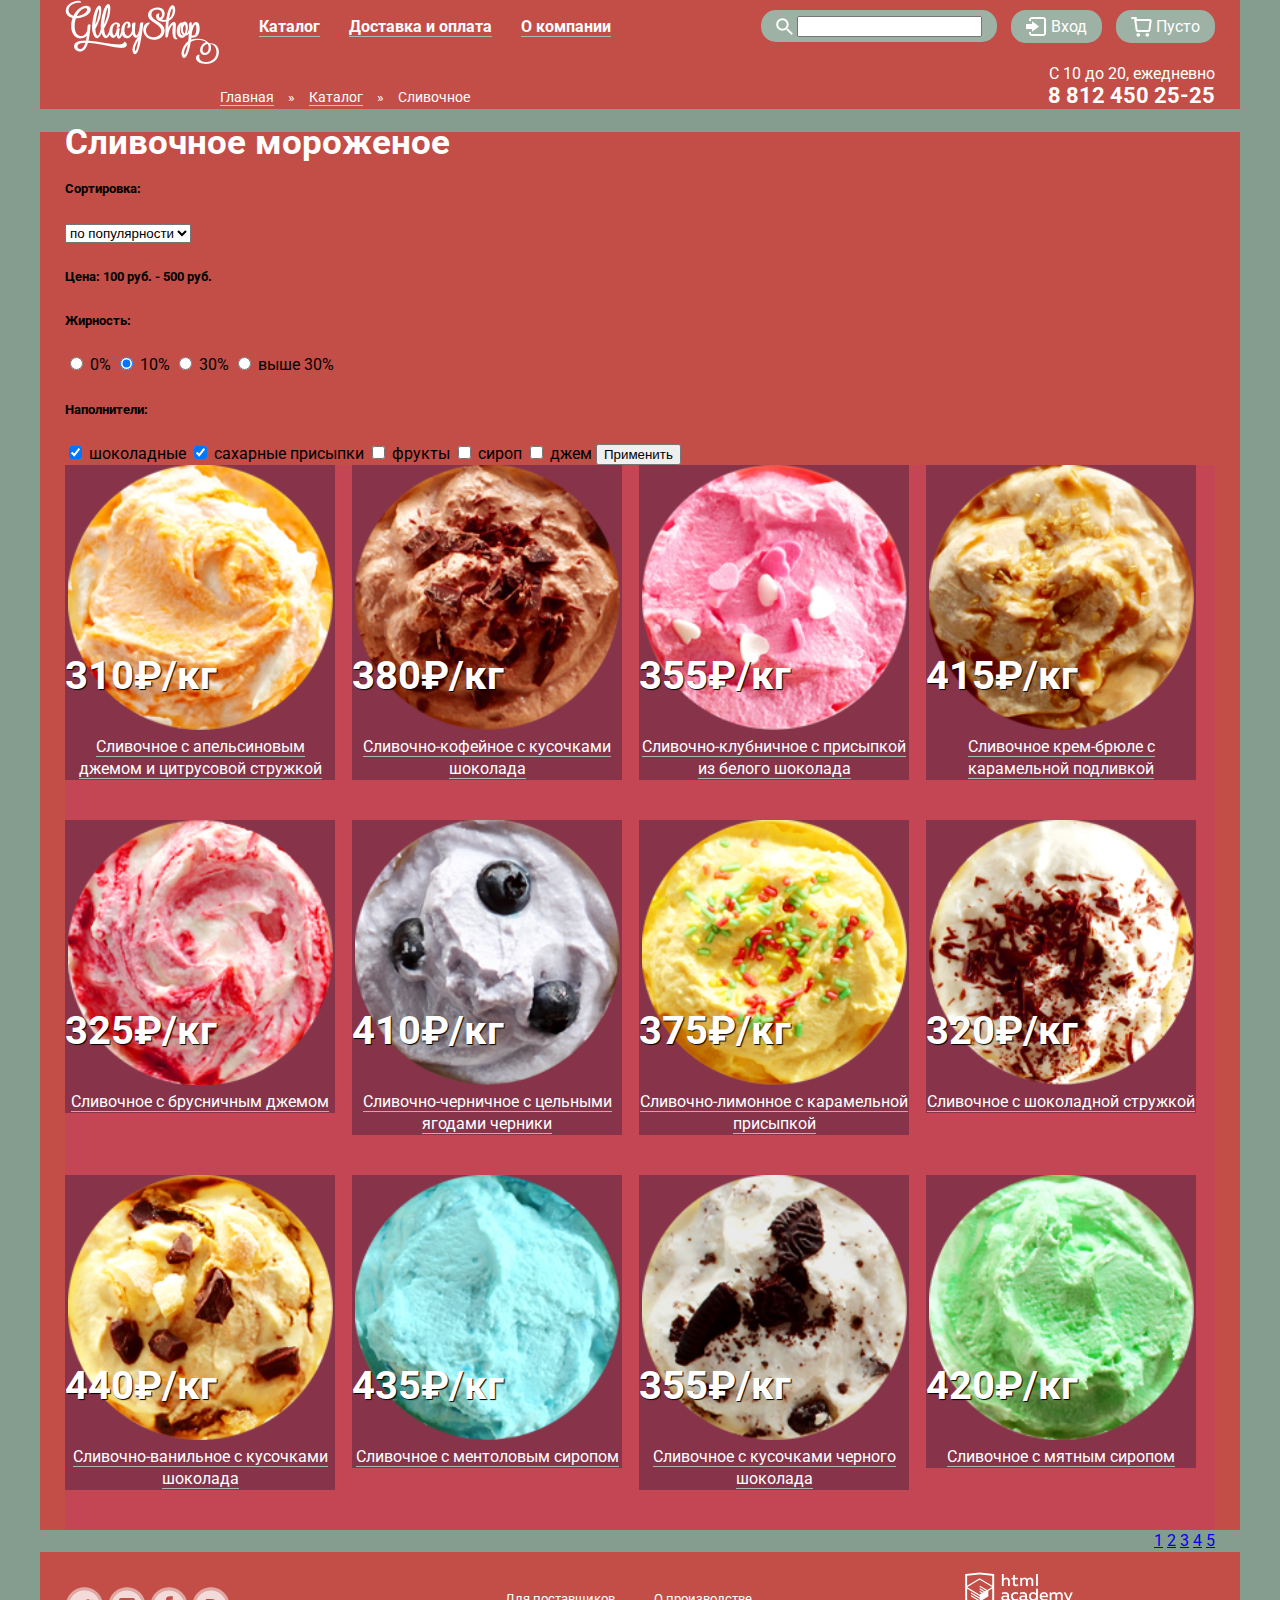
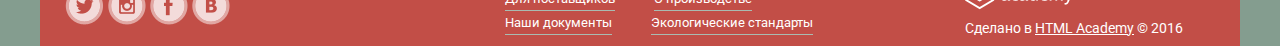
==== catalog.html @ 0acb9a0a "Глэйси главная" ====
<!DOCTYPE html>
<html lang="ru">
  <head>
    <meta charset="utf-8">
    <title>Каталог Глэйси</title>
    <link href='https://fonts.googleapis.com/css?family=Roboto:400,700&subset=latin,cyrillic-ext' rel='stylesheet' type='text/css'>
    <link rel="stylesheet" href="css/style.css">
  </head>
  <body>
    <header class="main_header">
      <div class="container  clearfix">
        <img src="img/logo154-64.png" class="main_logo">
        <nav class="main_navigation">
          <ul>
            <li><a href="#">Каталог</a></li>
            <li><a href="#">Доставка и оплата</a></li>
            <li><a href="#">О компании</a></li>
          </ul>
        </nav>
        <div class="user_block">
          <div class="user_block_search">
            <img src="img/icon/loup.png">
            <input type="search" class="user_block_search">
          </div>
          <div class="user_block_enter">
            <img src="img/icon/enter21-19.png">
            <a href="#">Вход</a>
          </div>
          <div class="user_block_basket">
            <img src="img/icon/basket21-20.png">
            <a href="#">Пусто</a>
          </div>
        </div>
        <div class="work_time">
            C 10 до 20, ежедневно
            <b>8 812 450 25-25</b>
        </div>
      </div>
    </header>
    <main class="container">
      <div class="breadcrumb">
        <ul>
          <li><a href="#">Главная</a></li>
          <li class="breadcrumb_decor">&raquo</li>
          <li><a href="#">Каталог</a></li>
          <li class="breadcrumb_decor">&raquo</li>
          <li>Сливочное</li>
        </ul>
    </div>
      <h1>Сливочное мороженое</h1>
      <form action="#" method="get" class="main_form">
          <div class="filter_item">
            <h5>Сортировка:</h5>
            <div class="filter_item">
              <select class="select_styled">
                <option>по популярности</option>
                <option>по цене</option>
                <option>по имени</option>
              </select>
            </div>
          </div>
          <div class="filter_item">
            <h5>Цена: 100 руб. - 500 руб.</h5>
            <div class="filter_label">
              <div></div>
            </div>
          </div>
          <div class="filter_item">
            <h5>Жирность:</h5>
            <div class="filter_label">
              <input type="radio" id="zero_percent">
              <label for="zero_percent">0%</label>
              <input type="radio" id="ten_percent" checked>
              <label for="ten_percent">10%</label>
              <input type="radio" id="thirty_percent">
              <label for="thirty_percent">30%</label>
              <input type="radio" id="overthirty_percent">
              <label for="overthirty_percent">выше 30%</label>
            </div>
          </div>
        <div class="filter_item">
          <h5>Наполнители:</h5>
          <div class="filter_label">
            <input type="checkbox" id="choco_cont" checked>
            <label for="choco_cont">шоколадные</label>
            <input type="checkbox" id="sugar_cont" checked>
            <label for="sugar_cont">сахарные присыпки</label>
            <input type="checkbox" id="fruit_cont">
            <label for="fruit_cont">фрукты</label>
            <input type="checkbox" id="syrup_cont">
            <label for="syrup_cont">сироп</label>
            <input type="checkbox" id="jam_cont">
            <label for="jam_cont">джем</label>
            <button type="submit" class="filter_btn">Применить</button>
          </div>
        </div>
      </form>
      <section class="item_container clearfix">
        <article class="catalog_item">
          <img src="img/citrus.png" width="265px" height="265px" class="catalog_img">
          <div class="catalog_price">310&#8381/кг</div>
          <a href="#"  class="catalog_btn">Сливочное с апельсиновым джемом и цитрусовой стружкой</a>
        </article>
        <article class="catalog_item">
          <img src="img/choco.png" width="265px" height="265px" class="catalog_img">
          <div class="catalog_price">380&#8381/кг</div>
          <a href="#" class="catalog_btn">Сливочно-кофейное с кусочками шоколада</a>
        </article>
        <article class="catalog_item">
          <img src="img/straw.png" width="265px" height="265px" class="catalog_img">
          <div class="catalog_price">355&#8381/кг</div>
          <a href="#" class="catalog_btn">Сливочно-клубничное с присыпкой из белого шоколада</a>
        </article>
        <article class="catalog_item">
          <img src="img/cream.png" width="265px" height="265px" class="catalog_img">
          <div class="catalog_price">415&#8381/кг</div>
          <a href="#" class="catalog_btn">Сливочное крем-брюле с карамельной подливкой</a>
        </article>
        <article class="catalog_item">
          <img src="img/cowberry.png" width="265px" height="265px" class="catalog">
          <div class="catalog_price">325&#8381/кг</div>
          <a href="#" class="catalog_btn">Сливочное с брусничным джемом</a>
        </article>
        <article class="catalog_item">
          <img src="img/blackb.png" width="265px" height="265px" class="catalog_img">
          <div class="catalog_price">410&#8381/кг</div>
          <a href="#" class="catalog_btn">Сливочно-черничное с цельными ягодами черники</a>
        </article>
        <article class="catalog_item">
          <img src="img/caramel.png" width="265px" height="265px" class="catalog_img">
          <div class="catalog_price">375&#8381/кг</div>
          <a href="#" class="catalog_btn">Сливочно-лимонное с карамельной присыпкой</a>
        </article>
        <article class="catalog_item">
          <img src="img/chocoshav.png" width="265px" height="265px" class="catalog_img">
          <div class="catalog_price">320&#8381/кг</div>
          <a href="#" class="catalog_btn">Сливочное с шоколадной стружкой</a>
        </article>
        <article class="catalog_item">
          <img src="img/vanilla.png" width="265px" height="265px" class="catalog_img">
          <div class="catalog_price">440&#8381/кг</div>
          <a href="#" class="catalog_btn">Сливочно-ванильное с кусочками шоколада</a>
        </article>
        <article class="catalog_item">
          <img src="img/menthol.png" width="265px" height="265px" class="catalog_img">
          <div class="catalog_price">435&#8381/кг</div>
          <a href="#" class="catalog_btn">Сливочное с ментоловым сиропом</a>
        </article>
        <article class="catalog_item">
          <img src="img/chocoblock.png" width="265px" height="265px" class="catalog_img">
          <div class="catalog_price">355&#8381/кг</div>
          <a href="#" class="catalog_btn">Сливочное с кусочками черного шоколада</a>
        </article>
        <article class="catalog_item">
          <img src="img/mint.png" width="265px" height="265px" class="catalog_img">
          <div class="catalog_price">420&#8381/кг</div>
          <a href="#" class="catalog_btn">Сливочное с мятным сиропом</a>
        </article>
      </section>
      <div class="catalog_paging">
        <a href="#" class="active">1</a>
        <a href="#">2</a>
        <a href="#">3</a>
        <a href="#">4</a>
        <a href="#">5</a>
      </div>
    </main>
    <footer class="main_footer">
      <div class="container  clearfix">
        <div class="social_block">
          <a href="#"><img src="img/icon/twitter39-38.png"></a>
          <a href="#"><img src="img/icon/insta38-38.png"></a>
          <a href="#"><img src="img/icon/fb38-38.png"></a>
          <a href="#"><img src="img/icon/vk38-38.png"></a>
        </div>
        <div class="documents_block">
          <div class="documents_block_left">
            <a href=#>Для поставщиков</a>
            <a href=#>О производстве</a>
          </div>
          <div class="documents_block_right">
            <a href="#">Наши документы</a>
            <a href="#">Экологические стандарты</a>
          </div>
        </div>
        <div class="academy_block">
          <a href="#"><img src="img/htmllogo108-38.png"></a>
          <p>Сделано в <a href="#">HTML Academy</a> &#169 2016</p>
        </div>
      </div>
    </footer>
   </body>
  </html>
---- css/style.css ----
body {
  font-family: 'Roboto', sans-serif;
  font-size: 16px;
  line-height: 22px;
  background-color: #849d8f;
  padding: 0px;
  margin: 0px;
}
h1 {
  font-size: 60px;
  color: white;
}
h2 {
  font-size: 35px;
  color: white;
}
h3 {
  font-size: 24px;
  color: #323232;
}
.clearfix {
  content: '';
  display: table;
  clear: both;
}
.container {
  width: 1150px;
  margin-left: auto;
  margin-right: auto;
  padding: 0px 25px 0px 25px;
  background-color: rgba(255, 0, 0, 0.5);
}
.main_navigation {
  float: left;
}
.main_logo {
  float: left;
}
.main_navigation li {
  margin-right: 25px;
  display: inline-block;
  font-weight: bold;
}
.main_navigation a {
  color: white;
  text-decoration: none;
  border-bottom: 1px solid #a9bbb1;
}
.main_logo {
  float: left;
}
.user_block {
  float: right;
  margin-top: 10px;
}
.user_block a {
  color: white;
  text-decoration: none;
  vertical-align: middle;
}
.user_block div {
  margin-left: 10px;
  margin-bottom: 20px;
  display: inline-block;
  background-color: #9db1a5;
  padding: 5px 15px;
  border-radius: 15px;
}
.user_block img {
  vertical-align: middle;
}
.work_time {
  color: white;
  width: 175px;
  margin-left: auto;
  font-weight: 14px;
  text-align: right;
}
.work_time b {
  font-size: 22px;
}
.main_slider {
  width: 1150px;
  margin-left: auto;
  margin-right: auto;
  margin-bottom: 60px;
  margin-top: 270px;
  position: relative;
}
.slider_items {
  display: none;
  text-align: center;
}
.slider_items img {
  position: absolute;
  top: -385px;
  right: 50px;
  z-index: -1;
}
.slider_items h2 {
  font-size: 60px;
  line-height: 60px;
  width: 675px;
  margin-left: auto;
  margin-right: auto;
  margin-bottom: 60px;
  z-index: 1;
}
.slider_items a {
  font-size: 31px;
  color: white;
  text-decoration: none;
  padding: 15px 40px 15px 40px;
  background: linear-gradient(to bottom, #f16542, #e84c36);
  border-radius: 35px;
  text-shadow: 1px 1px 5px black;
  box-shadow: 1px 2px 5px 0px black;
}
.slider_control {
  position: absolute;
  bottom: 0px;
  left: 0px;
}
.slider_control_btn {
  display: inline-block;
  width: 17px;
  height: 17px;
  border: 2px solid white;
  border-radius: 50%;
}
.main_actions {
  display: flex;
  justify-content: space-between;
}
.main_actions_item {
  position: relative;
  width: 560px;
}
.main_actions_item img {
  position: absolute;
  border-radius: 15px;
  z-index: -1;
}
.main_actions_item h2 {
  margin-left: 20px;
}
.main_actions_item p {
  color: white;
  margin-left: 20px;
  font-size: 18px;
}
.main_actions_item a {
  float: right;
  margin-right: 20px;
  margin-top: 20px;
  text-decoration: none;
  color: white;
  background: linear-gradient(to bottom, #f16743, #e64a36);
  padding: 10px 20px;
  border-radius: 35px;
  box-shadow: 1px 1px 3px 0px #9b0b0d;
}
.main_catalog_item {
  display: flex;
  justify-content: space-between;
  margin-top: 60px;
}
.main_catalog_item article {
  width: 270px;
  position: relative;
  text-align: center;
}
.catalog_item .hit_img {
  position: absolute;
}
.catalog_item .catalog_price {
  color: white;
  font-size: 40px;
  font-weight: bold;
  position: absolute;
  top: 200px;
  text-shadow: 1px 1px 1px black;
}
.catalog_item a {
  color: white;
  text-decoration: none;
  border-bottom: 1px solid #a9bbb1;
}
.main_shop_about {
  background: url("../img/wafer1146-306.jpg");
  border-radius: 15px;
  padding: 20px 30px;
  margin: 40px 0px 40px 0px;
}
.shop_about_left {
  float: left;
  width: 520px;
  vertical-align: top;
}
.shop_about_right {
  float: right;
  width: 520px;
  vertical-align: top;
}
.shop_about_block p {
  font-size: 14px;
}
.shop_about_block img {
  float: left;
  margin-right: 5px;
}
.shop_blog {
  width: 1150px;
  margin-left: auto;
  margin-right: auto;
  margin-bottom: 40px;
}
.shop_blog_new,
.shop_blog_subscribe {
  float: left;
  width: 560px;
  border-radius: 15px;
}
.shop_blog_new {
  height: 220px;
  background: url('../img/strawwb560-220.jpg');
}
.shop_blog_new h3 {
  font-size: 14px;
  color: #5a5a5a;
  margin: 30px 0px 15px 30px;
}
.shop_blog_new a {
  display: block;
  width: 280px;
  font-size: 24px;
  color: #353535;
  text-decoration: underline;
  margin: 0px 0px 0px 30px;
}
.shop_blog_subscribe {
  height: 220px;
  background: url('../img/mail560-220.jpg');
  margin-left: 30px;
}
.shop_blog_subscribe p {
  color: #5a5a5a;
  margin: 30px 15px 15px 30px;
}
.shop_blog_subscribe form {
  margin: 0px 0px 0px 30px;
}
input[type="text"] {
  height: 45px;
  width: 365px;
  border-radius: 5px;
  border: 1px solid #d3d3d2;
  font-size: 16px;
}
.btn_style {
  text-decoration: none;
  color: white;
  background: linear-gradient(to bottom, #f16743, #e64a36);
  padding: 15px 20px;
  border-radius: 35px;
  box-shadow: 1px 1px 3px 0px #9b0b0d;
  border: none;
  margin-left: 10px;
  font-size: 17px;
  font-weight: bold;
}
.container_map {
  height: 430px;
  background: url('../img/map1200-430.jpg');
  border-top: 0.1px solid rgba(1, 1, 1, 0.0);
}
.map_block_address {
  width: 300px;
  margin: 65px 27px 0px auto;
  padding: 25px 25px;
  background: white;
  border-radius: 15px;
  color: #343434;
  line-height: 20px;
}
.map_block_address p {
  font-size: 14px;
  width: 175px;
}
.map_block_address b {
  font-size: 18px;
}
.address_btn{
  display: block;
  width: 250px;
  text-align: center;
  text-decoration: none;
  color: white;
  background: linear-gradient(to bottom, #f16743, #e64a36);
  padding: 15px 20px;
  border-radius: 35px;
  box-shadow: 1px 1px 3px 0px #9b0b0d;
  border: none;
  font-size: 17px;
  font-weight: bold;
}
.social_block {
  float: left;
  padding-top: 35px;
  width: 265px;
}
.social_block a {
  display: inline-block;
}
.documents_block {
  float: left;
  width: 400px;
  padding-top: 35px;
  margin-left: 140px;

}
.documents_block a {
  position: relative;
  display: inline-block;
  margin-left: 35px;
  text-decoration: none;
  color: white;
  border-bottom: 1px solid #a9bbb1;
  font-size: 13px;
}
.heart_marker:before {
  content: '';
  display: block;
  position: absolute;
  left: -25px;
  top: 3px;
  width: 20px;
  height: 20px;
  background: url('../img/icon/heart15-13.png') no-repeat 50% 50%;
}
.academy_block {
  margin-top: 20px;
  float: right;
  font-size: 14px;
  line-height: 8px;
  width: 250px;
  color: white;
}
.academy_block a {
  font-size: 14px;
  line-height: 8px;
  width: 250px;
  color: white;
  text-decoration: underline;
}
.breadcrumb {
  position: absolute;
  top: 70px;
  left: 180px;
}
.breadcrumb li {
  display: inline-block;
  margin-right: 10px;
  font-size: 14px;
  color: white;
}
.breadcrumb li a {
  color: white;
  text-decoration: none;
  border-bottom: 1px solid #c2cec7;
}

.container h1 {
  font-size: 35px;
}
.item_container {
  background-color: rgba(220, 0, 220, 0.1);
}
.item_container article {
  display: inline-block;
  width: 270px;
  background-color: rgba(46, 25, 57, 0.4);
  position: relative;
  margin-bottom: 40px;
  margin-right: 17px;
  vertical-align: top;
  text-align: center;
}
.catalog_paging {
  float: right;
}
.show {
  display: block;
}
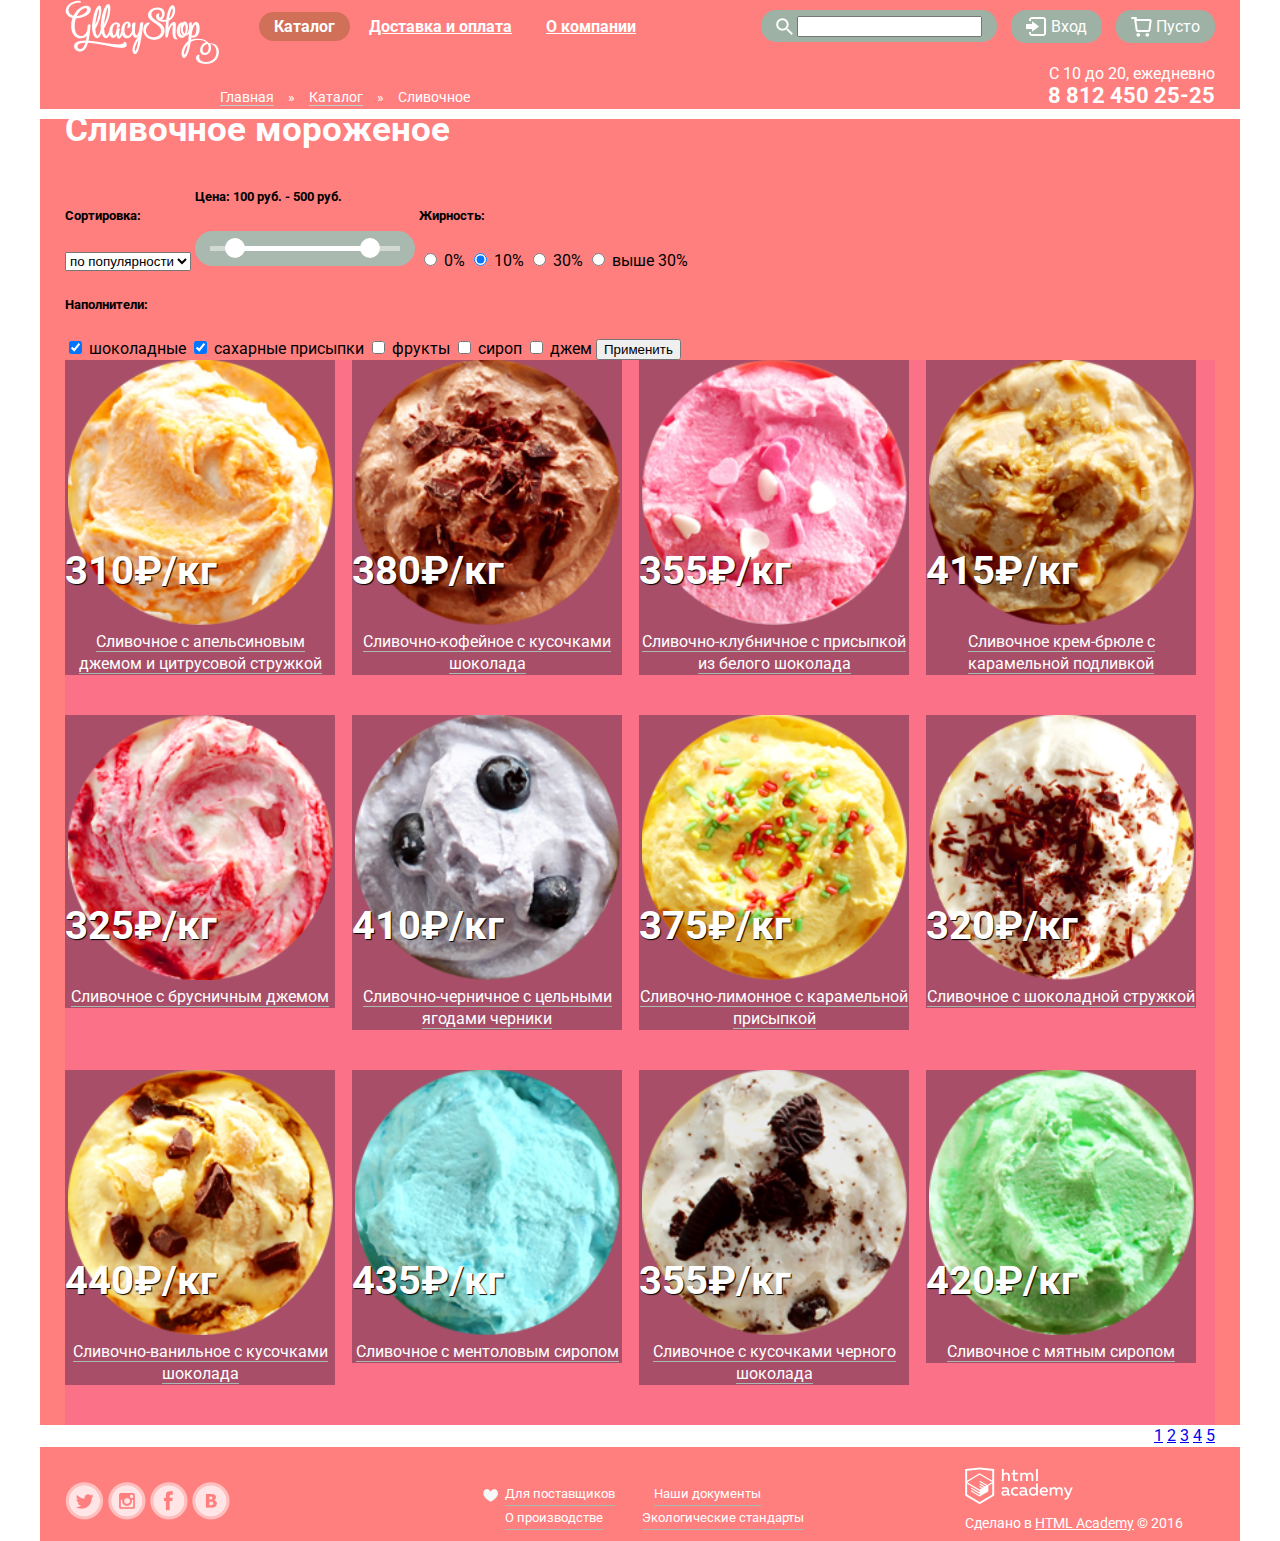
==== commit 312ec1a7: "Глэйси слайдер, фильтер" ====
--- a/catalog.html
+++ b/catalog.html
@@ -12,7 +12,7 @@
         <img src="img/logo154-64.png" class="main_logo">
         <nav class="main_navigation">
           <ul>
-            <li><a href="#">Каталог</a></li>
+            <li><a href="#" class="visit_page">Каталог</a></li>
             <li><a href="#">Доставка и оплата</a></li>
             <li><a href="#">О компании</a></li>
           </ul>
@@ -51,7 +51,7 @@
       <form action="#" method="get" class="main_form">
           <div class="filter_item">
             <h5>Сортировка:</h5>
-            <div class="filter_item">
+            <div class="filter_label">
               <select class="select_styled">
                 <option>по популярности</option>
                 <option>по цене</option>
@@ -62,7 +62,13 @@
           <div class="filter_item">
             <h5>Цена: 100 руб. - 500 руб.</h5>
             <div class="filter_label">
-              <div></div>
+              <div class="range_filter">
+                <div class="scale"><div style="width: 70%;" class="bar"></div></div>
+                <div class="toggle min_toggle">
+                </div>
+                <div class="toggle max_toggle">
+                </div>
+              </div>
             </div>
           </div>
           <div class="filter_item">
@@ -174,14 +180,10 @@
           <a href="#"><img src="img/icon/vk38-38.png"></a>
         </div>
         <div class="documents_block">
-          <div class="documents_block_left">
-            <a href=#>Для поставщиков</a>
+            <a href=# class="heart_marker">Для поставщиков</a>
+            <a href="#">Наши документы</a>
             <a href=#>О производстве</a>
-          </div>
-          <div class="documents_block_right">
-            <a href="#">Наши документы</a>
             <a href="#">Экологические стандарты</a>
-          </div>
         </div>
         <div class="academy_block">
           <a href="#"><img src="img/htmllogo108-38.png"></a>
--- a/css/style.css
+++ b/css/style.css
@@ -2,7 +2,6 @@
   font-family: 'Roboto', sans-serif;
   font-size: 16px;
   line-height: 22px;
-  background-color: #849d8f;
   padding: 0px;
   margin: 0px;
 }
@@ -37,14 +36,13 @@
   float: left;
 }
 .main_navigation li {
-  margin-right: 25px;
   display: inline-block;
   font-weight: bold;
 }
 .main_navigation a {
   color: white;
-  text-decoration: none;
-  border-bottom: 1px solid #a9bbb1;
+  padding: 5px 15px;
+  border-radius: 35px;
 }
 .main_logo {
   float: left;
@@ -79,6 +77,13 @@
 .work_time b {
   font-size: 22px;
 }
+.site_wrapper {
+  background-color: #849d8f;
+  background-image: url('../img/mainlogo1045-881.png');
+  background-repeat: no-repeat;
+  background-position: top center;
+
+}
 .main_slider {
   width: 1150px;
   margin-left: auto;
@@ -90,12 +95,6 @@
 .slider_items {
   display: none;
   text-align: center;
-}
-.slider_items img {
-  position: absolute;
-  top: -385px;
-  right: 50px;
-  z-index: -1;
 }
 .slider_items h2 {
   font-size: 60px;
@@ -108,13 +107,49 @@
 }
 .slider_items a {
   font-size: 31px;
-  color: white;
-  text-decoration: none;
-  padding: 15px 40px 15px 40px;
-  background: linear-gradient(to bottom, #f16542, #e84c36);
-  border-radius: 35px;
-  text-shadow: 1px 1px 5px black;
-  box-shadow: 1px 2px 5px 0px black;
+  font-weight: bold;
+  line-height: 41px;
+  vertical-align: top;
+  color: white;
+  text-decoration: none;
+  padding: 12px 50px;
+  background: linear-gradient(to bottom, #f26843 0%, #e74a35 100%);
+  border-radius: 35px;
+  text-shadow: 0px 2px 5px rgba(160, 32, 11, 0.76);
+  box-shadow: 0px 2px 2px rgba(172, 16, 0, 0.64);
+}
+.slider_items a:hover {
+  background: linear-gradient(to bottom, #d84732 0%, #e1613e 100%);
+  box-shadow: 0px 2px 2px rgba(172, 16, 0, 1);
+}
+.slider_items a:active {
+  background: linear-gradient(to bottom, #d84732 0%, #e1613e 100%);
+  box-shadow: inset 0px 2px 2px rgba(172, 16, 0, 1);
+}
+.radio_btn {
+  display: none;
+}
+#btn_1:checked ~ .container #slider_item_1,
+#btn_2:checked ~ .container #slider_item_2,
+#btn_3:checked ~ .container #slider_item_3 {
+  display: block;
+}
+#btn_1:checked ~ .site_wrapper {
+  background-color: #849d8f;
+  background-image: url('../img/mainlogo1045-881.png');
+}
+#btn_2:checked ~ .site_wrapper {
+  background-color: #8996a6;
+  background-image: url('../img/slide2-1046-845.png');
+}
+#btn_3:checked ~ .site_wrapper {
+  background-color: #9d8b84;
+  background-image: url('../img/slide3-1046-838.png');
+}
+#btn_1:checked ~ .container label[for="btn_1"],
+#btn_2:checked ~ .container label[for="btn_2"],
+#btn_3:checked ~ .container label[for="btn_3"] {
+  background-color: white;
 }
 .slider_control {
   position: absolute;
@@ -127,6 +162,7 @@
   height: 17px;
   border: 2px solid white;
   border-radius: 50%;
+  cursor: pointer;
 }
 .main_actions {
   display: flex;
@@ -251,6 +287,9 @@
   margin: 0px 0px 0px 30px;
 }
 input[type="text"] {
+  font-family: 'Roboto', sans-serif;
+  font-size: 16px;
+  font-style: normal;
   height: 45px;
   width: 365px;
   border-radius: 5px;
@@ -371,6 +410,7 @@
 }
 
 .container h1 {
+  margin-top: 10px;
   font-size: 35px;
 }
 .item_container {
@@ -389,6 +429,45 @@
 .catalog_paging {
   float: right;
 }
-.show {
-  display: block;
-}
+.main_navigation .visit_page {
+  background-color: #d07058;
+  text-decoration: none;
+}
+.filter_item {
+  display: inline-block;
+}
+.range_filter {
+  width: 190px;
+  background-color: #a9b9af;
+  padding: 15px;
+  position: relative;
+  overflow: hidden;
+  border-radius: 35px;
+}
+.range_filter .scale {
+  height: 5px;
+  background: #d1d9d2;
+}
+.range_filter .bar {
+  width: 95px;
+  height: 5px;
+  background: white;
+  margin-left: auto;
+  margin-right: auto;
+}
+.range_filter .toggle {
+  position: absolute;
+  width: 20px;
+  height: 20px;
+  background-color: white;
+  border-radius: 50%;
+  left: 30px;
+  top: 7px;
+  cursor: pointer;
+}
+.range_filter .max_toggle {
+  left: 165px;
+}
+.range_filter .min_toggle {
+  left: 30px;
+}
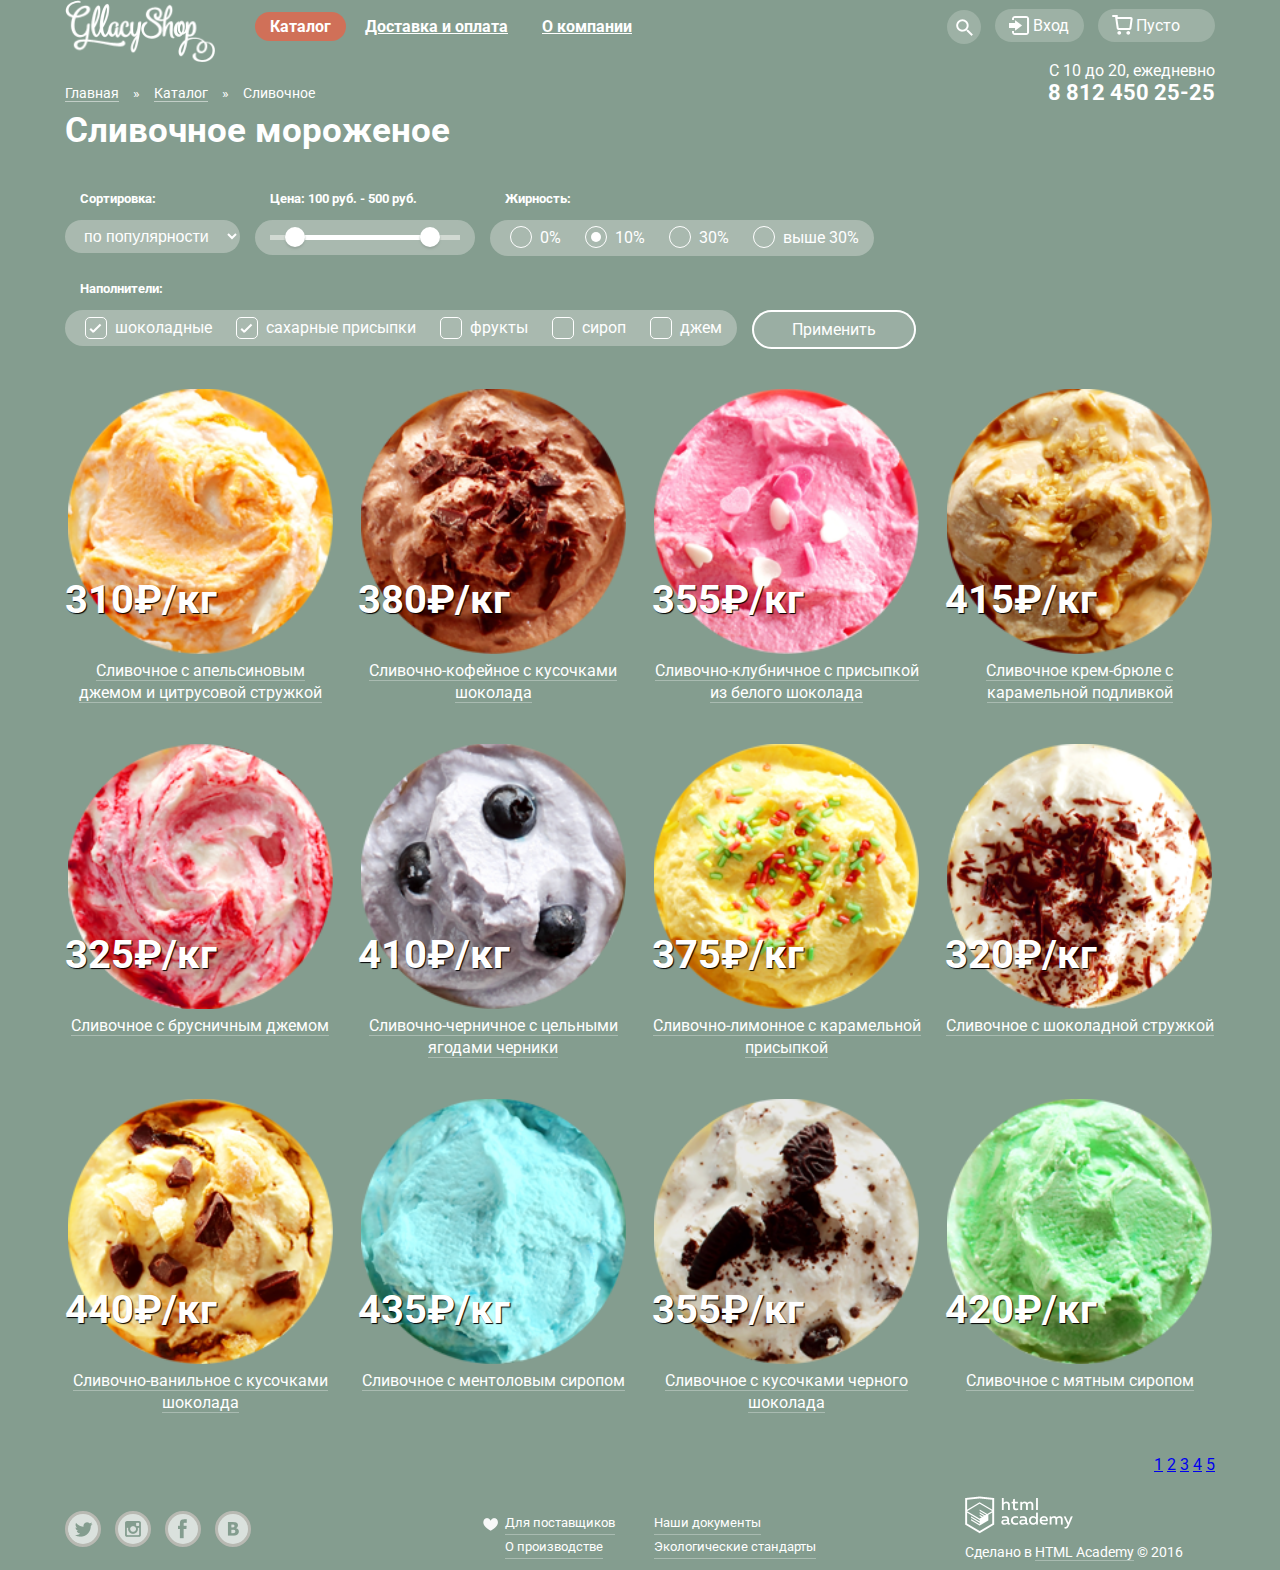
==== commit c6b17bcb: "Глэйси с элементами стилей" ====
--- a/catalog.html
+++ b/catalog.html
@@ -4,6 +4,7 @@
     <meta charset="utf-8">
     <title>Каталог Глэйси</title>
     <link href='https://fonts.googleapis.com/css?family=Roboto:400,700&subset=latin,cyrillic-ext' rel='stylesheet' type='text/css'>
+    <link rel="stylesheet" href="https://maxcdn.bootstrapcdn.com/font-awesome/4.5.0/css/font-awesome.min.css">
     <link rel="stylesheet" href="css/style.css">
   </head>
   <body>
@@ -19,15 +20,13 @@
         </nav>
         <div class="user_block">
           <div class="user_block_search">
-            <img src="img/icon/loup.png">
-            <input type="search" class="user_block_search">
+            <div class="search_icon"></div>
+            <input type="search" class="input_block_search">
           </div>
           <div class="user_block_enter">
-            <img src="img/icon/enter21-19.png">
             <a href="#">Вход</a>
           </div>
           <div class="user_block_basket">
-            <img src="img/icon/basket21-20.png">
             <a href="#">Пусто</a>
           </div>
         </div>
@@ -46,7 +45,7 @@
           <li class="breadcrumb_decor">&raquo</li>
           <li>Сливочное</li>
         </ul>
-    </div>
+      </div>
       <h1>Сливочное мороженое</h1>
       <form action="#" method="get" class="main_form">
           <div class="filter_item">
@@ -55,7 +54,7 @@
               <select class="select_styled">
                 <option>по популярности</option>
                 <option>по цене</option>
-                <option>по имени</option>
+                <option>по названию</option>
               </select>
             </div>
           </div>
@@ -64,42 +63,58 @@
             <div class="filter_label">
               <div class="range_filter">
                 <div class="scale"><div style="width: 70%;" class="bar"></div></div>
-                <div class="toggle min_toggle">
-                </div>
-                <div class="toggle max_toggle">
-                </div>
+                <div class="toggle min_toggle"></div>
+                <div class="toggle max_toggle"></div>
               </div>
             </div>
           </div>
           <div class="filter_item">
             <h5>Жирность:</h5>
-            <div class="filter_label">
-              <input type="radio" id="zero_percent">
-              <label for="zero_percent">0%</label>
-              <input type="radio" id="ten_percent" checked>
-              <label for="ten_percent">10%</label>
-              <input type="radio" id="thirty_percent">
-              <label for="thirty_percent">30%</label>
-              <input type="radio" id="overthirty_percent">
-              <label for="overthirty_percent">выше 30%</label>
+            <div class="filter_radio">
+              <label for="zero_percent">0%
+                <input type="radio" id="zero_percent" name="form_radio_btn">
+                <span class="radio_indicator"></span>
+              </label>
+              <label for="ten_percent">10%
+                <input type="radio" id="ten_percent" name="form_radio_btn" checked>
+                <span class="radio_indicator"></span>
+              </label>
+              <label for="thirty_percent">30%
+                <input type="radio" id="thirty_percent" name="form_radio_btn">
+                <span class="radio_indicator"></span>
+              </label>
+              <label for="overthirty_percent">выше 30%
+                <input type="radio" id="overthirty_percent" name="form_radio_btn">
+                <span class="radio_indicator"></span>
+              </label>
             </div>
           </div>
         <div class="filter_item">
           <h5>Наполнители:</h5>
-          <div class="filter_label">
-            <input type="checkbox" id="choco_cont" checked>
-            <label for="choco_cont">шоколадные</label>
-            <input type="checkbox" id="sugar_cont" checked>
-            <label for="sugar_cont">сахарные присыпки</label>
-            <input type="checkbox" id="fruit_cont">
-            <label for="fruit_cont">фрукты</label>
-            <input type="checkbox" id="syrup_cont">
-            <label for="syrup_cont">сироп</label>
-            <input type="checkbox" id="jam_cont">
-            <label for="jam_cont">джем</label>
-            <button type="submit" class="filter_btn">Применить</button>
-          </div>
-        </div>
+          <div class="filter_chbx">
+            <label for="choco_cont">шоколадные
+              <input type="checkbox" id="choco_cont" name="form_chbx_btn" checked>
+              <span class="chbx_indicator"></span>
+            </label>
+            <label for="sugar_cont">сахарные присыпки
+              <input type="checkbox" id="sugar_cont" name="form_chbx_btn" checked>
+              <span class="chbx_indicator"></span>
+            </label>
+            <label for="fruit_cont">фрукты
+              <input type="checkbox" id="fruit_cont" name="form_chbx_btn">
+              <span class="chbx_indicator"></span>
+            </label>
+            <label for="syrup_cont">сироп
+              <input type="checkbox" id="syrup_cont" name="form_chbx_btn">
+              <span class="chbx_indicator"></span>
+            </label>
+            <label for="jam_cont">джем
+              <input type="checkbox" id="jam_cont" name="form_chbx_btn">
+              <span class="chbx_indicator"></span>
+            </label>
+          </div>
+        </div>
+        <button type="submit" class="filter_btn">Применить</button>
       </form>
       <section class="item_container clearfix">
         <article class="catalog_item">
@@ -174,10 +189,10 @@
     <footer class="main_footer">
       <div class="container  clearfix">
         <div class="social_block">
-          <a href="#"><img src="img/icon/twitter39-38.png"></a>
-          <a href="#"><img src="img/icon/insta38-38.png"></a>
-          <a href="#"><img src="img/icon/fb38-38.png"></a>
-          <a href="#"><img src="img/icon/vk38-38.png"></a>
+          <a href="#"><div class="twitter_block"></div></a>
+          <a href="#"><div class="insta_block"></div></a>
+          <a href="#"><div class="fb_block"></div></a>
+          <a href="#"><div class="pasha_block"></div></a>
         </div>
         <div class="documents_block">
             <a href=# class="heart_marker">Для поставщиков</a>
@@ -187,7 +202,7 @@
         </div>
         <div class="academy_block">
           <a href="#"><img src="img/htmllogo108-38.png"></a>
-          <p>Сделано в <a href="#">HTML Academy</a> &#169 2016</p>
+          <p>Сделано в <a href="#" class="academy_link">HTML Academy</a> &#169 2016</p>
         </div>
       </div>
     </footer>
--- a/css/style.css
+++ b/css/style.css
@@ -4,6 +4,7 @@
   line-height: 22px;
   padding: 0px;
   margin: 0px;
+  background-color: #849d8f;
 }
 h1 {
   font-size: 60px;
@@ -27,13 +28,15 @@
   margin-left: auto;
   margin-right: auto;
   padding: 0px 25px 0px 25px;
-  background-color: rgba(255, 0, 0, 0.5);
+
 }
 .main_navigation {
   float: left;
+  width: 500px;
 }
 .main_logo {
   float: left;
+  width: 150px;
 }
 .main_navigation li {
   display: inline-block;
@@ -44,6 +47,23 @@
   padding: 5px 15px;
   border-radius: 35px;
 }
+.main_navigation a:hover {
+  background: #f7f6f3;
+  color: #333333;
+  text-decoration: none;
+}
+.main_navigation a:active {
+  background: #f7f6f3;
+  color: #333333;
+  text-decoration: none;
+  box-shadow: inset 0px 2px 2px #686868;
+}
+.nav_catalog_menu {
+  position: absolute;
+  width: 145px;
+  background-color: white;
+  padding: 15px 20px;
+}
 .main_logo {
   float: left;
 }
@@ -51,26 +71,94 @@
   float: right;
   margin-top: 10px;
 }
+.user_block div {
+  display: inline-block;
+  margin-left: 10px;
+}
+.user_block input[type="search"] {
+  display: none;
+}
 .user_block a {
   color: white;
   text-decoration: none;
   vertical-align: middle;
-}
-.user_block div {
-  margin-left: 10px;
-  margin-bottom: 20px;
+  background-color: #9db1a5;
+}
+.user_block_enter a {
+  padding: 7px 15px 7px 10px;
+  border-radius: 35px;
+}
+.user_block_enter a::before {
+  content: '';
   display: inline-block;
+  width: 20px;
+  height: 20px;
+  vertical-align: middle;
+  background-image: url('../img/icon/enter21-19.png');
+  background-repeat: no-repeat;
+  background-position: 50% 50%;
+  padding-right: 8px;
+  margin-bottom: 4px;
+}
+.user_block_enter a:hover {
+  background-color: #f8f7f4;
+  color: black;
+}
+.user_block_enter a:hover::before {
+  background-image: url('../img/icon/sign-in-black.png');
+  background-repeat: no-repeat;
+  background-position: 50% 50%;
+}
+.user_block_basket a {
+  padding: 7px 35px 7px 10px;
+  border-radius: 35px;
+}
+.user_block_basket a::before {
+  content: '';
+  display: inline-block;
+  width: 20px;
+  height: 20px;
+  vertical-align: middle;
+  background-image: url('../img/icon/basket21-20.png');
+  background-repeat: no-repeat;
+  background-position: 50% 50%;
+  padding-right: 8px;
+  margin-bottom: 4px;
+}
+.user_block_basket a:hover {
+  background-color: #f8f7f4;
+  color: black;
+}
+.user_block_basket a:hover::before {
+  background-image: url('../img/icon/basket-black.png');
+  background-repeat: no-repeat;
+  background-position: 50% 50%;
+}
+.search_icon {
+  width: 20px;
+  height: 20px;
+  background-image: url('../img/icon/loup.png');
+  background-repeat: no-repeat;
+  background-position: 50% 50%;
+  vertical-align: middle;
+  text-align: center;
+  padding: 7px;
+  border-radius: 50%;
   background-color: #9db1a5;
-  padding: 5px 15px;
-  border-radius: 15px;
-}
-.user_block img {
-  vertical-align: middle;
-}
+  cursor: pointer;
+}
+.search_icon:hover {
+  background-color: #f8f7f4;
+  background-repeat: no-repeat;
+  background-position: 50% 50%;
+  background-image: url('../img/icon/search-hover.png');
+}
+
 .work_time {
   color: white;
   width: 175px;
   margin-left: auto;
+  margin-top: 60px;
   font-weight: 14px;
   text-align: right;
 }
@@ -82,7 +170,6 @@
   background-image: url('../img/mainlogo1045-881.png');
   background-repeat: no-repeat;
   background-position: top center;
-
 }
 .main_slider {
   width: 1150px;
@@ -119,7 +206,7 @@
   box-shadow: 0px 2px 2px rgba(172, 16, 0, 0.64);
 }
 .slider_items a:hover {
-  background: linear-gradient(to bottom, #d84732 0%, #e1613e 100%);
+  background: linear-gradient(to bottom, #f58669 0%, #ec6f5e 100%);
   box-shadow: 0px 2px 2px rgba(172, 16, 0, 1);
 }
 .slider_items a:active {
@@ -129,9 +216,9 @@
 .radio_btn {
   display: none;
 }
-#btn_1:checked ~ .container #slider_item_1,
-#btn_2:checked ~ .container #slider_item_2,
-#btn_3:checked ~ .container #slider_item_3 {
+#btn_1:checked ~ .site_wrapper #slider_item_1,
+#btn_2:checked ~ .site_wrapper #slider_item_2,
+#btn_3:checked ~ .site_wrapper #slider_item_3 {
   display: block;
 }
 #btn_1:checked ~ .site_wrapper {
@@ -146,9 +233,9 @@
   background-color: #9d8b84;
   background-image: url('../img/slide3-1046-838.png');
 }
-#btn_1:checked ~ .container label[for="btn_1"],
-#btn_2:checked ~ .container label[for="btn_2"],
-#btn_3:checked ~ .container label[for="btn_3"] {
+#btn_1:checked ~ .site_wrapper label[for="btn_1"],
+#btn_2:checked ~ .site_wrapper label[for="btn_2"],
+#btn_3:checked ~ .site_wrapper label[for="btn_3"] {
   background-color: white;
 }
 .slider_control {
@@ -167,15 +254,18 @@
 .main_actions {
   display: flex;
   justify-content: space-between;
+  flex-wrap: wrap;
 }
 .main_actions_item {
-  position: relative;
   width: 560px;
-}
-.main_actions_item img {
-  position: absolute;
-  border-radius: 15px;
-  z-index: -1;
+  height: 230px;
+  border-radius: 20px;
+}
+.straw_item {
+  background-image: url('../img/straw-back560-229.jpg');
+}
+.choco_item {
+  background-image: url('../img/choco-back560-229.jpg');
 }
 .main_actions_item h2 {
   margin-left: 20px;
@@ -189,17 +279,33 @@
   float: right;
   margin-right: 20px;
   margin-top: 20px;
-  text-decoration: none;
-  color: white;
-  background: linear-gradient(to bottom, #f16743, #e64a36);
-  padding: 10px 20px;
-  border-radius: 35px;
-  box-shadow: 1px 1px 3px 0px #9b0b0d;
+  vertical-align: top;
+  color: white;
+  text-decoration: none;
+  padding: 13px 20px;
+  background: linear-gradient(to bottom, #f26843 0%, #e74a35 100%);
+  border-radius: 35px;
+  text-shadow: 0px 2px 5px rgba(160, 32, 11, 0.76);
+  box-shadow: 0px 2px 2px rgba(172, 16, 0, 0.64);
+}
+.main_actions_item a:hover {
+  background: linear-gradient(to bottom, #f58669 0%, #ec6f5e 100%);
+  box-shadow: 0px 2px 2px rgba(172, 16, 0, 1);
+}
+.main_actions_item a:active {
+  background: linear-gradient(to bottom, #d84732 0%, #e1613e 100%);
+  box-shadow: inset 0px 2px 2px rgba(172, 16, 0, 1);
+}
+.catalog_btn:hover {
+  color: #ffbc9e;
+  border-bottom: 1px solid #ffbc9e;
 }
 .main_catalog_item {
   display: flex;
   justify-content: space-between;
+  flex-wrap: wrap;
   margin-top: 60px;
+  width: 1150px;
 }
 .main_catalog_item article {
   width: 270px;
@@ -239,11 +345,13 @@
   vertical-align: top;
 }
 .shop_about_block p {
-  font-size: 14px;
+  font-size: 16px;
+  overflow: hidden;
 }
 .shop_about_block img {
   float: left;
   margin-right: 5px;
+  margin-top: -10px;
 }
 .shop_blog {
   width: 1150px;
@@ -274,6 +382,9 @@
   text-decoration: underline;
   margin: 0px 0px 0px 30px;
 }
+.shop_blog_new a:hover {
+  color: #ffbc9e;
+}
 .shop_blog_subscribe {
   height: 220px;
   background: url('../img/mail560-220.jpg');
@@ -297,30 +408,49 @@
   font-size: 16px;
 }
 .btn_style {
-  text-decoration: none;
-  color: white;
-  background: linear-gradient(to bottom, #f16743, #e64a36);
-  padding: 15px 20px;
-  border-radius: 35px;
-  box-shadow: 1px 1px 3px 0px #9b0b0d;
   border: none;
   margin-left: 10px;
   font-size: 17px;
   font-weight: bold;
+  vertical-align: top;
+  color: white;
+  text-decoration: none;
+  padding: 13px 20px;
+  background: linear-gradient(to bottom, #f26843 0%, #e74a35 100%);
+  border-radius: 35px;
+  text-shadow: 0px 2px 5px rgba(160, 32, 11, 0.76);
+  box-shadow: 0px 2px 2px rgba(172, 16, 0, 0.64);
+  outline: none;
+  cursor: pointer;
+}
+.btn_style:hover {
+  background: linear-gradient(to bottom, #f58669 0%, #ec6f5e 100%);
+  box-shadow: 0px 2px 2px rgba(172, 16, 0, 1);
+}
+.btn_style:active {
+  background: linear-gradient(to bottom, #d84732 0%, #e1613e 100%);
+  box-shadow: inset 0px 2px 2px rgba(172, 16, 0, 1);
 }
 .container_map {
+  position: relative;
   height: 430px;
-  background: url('../img/map1200-430.jpg');
   border-top: 0.1px solid rgba(1, 1, 1, 0.0);
 }
+.container_map img {
+  position: absolute;
+  left: -25px;
+  z-index: 1;
+}
 .map_block_address {
+  position: relative;
   width: 300px;
-  margin: 65px 27px 0px auto;
+  margin: 45px 0px 0px auto;
   padding: 25px 25px;
   background: white;
   border-radius: 15px;
   color: #343434;
   line-height: 20px;
+  z-index: 10;
 }
 .map_block_address p {
   font-size: 14px;
@@ -332,16 +462,28 @@
 .address_btn{
   display: block;
   width: 250px;
+  margin-left: auto;
+  margin-right: auto;
   text-align: center;
-  text-decoration: none;
-  color: white;
-  background: linear-gradient(to bottom, #f16743, #e64a36);
-  padding: 15px 20px;
-  border-radius: 35px;
-  box-shadow: 1px 1px 3px 0px #9b0b0d;
   border: none;
   font-size: 17px;
   font-weight: bold;
+  vertical-align: top;
+  color: white;
+  text-decoration: none;
+  padding: 13px 20px;
+  background: linear-gradient(to bottom, #f26843 0%, #e74a35 100%);
+  border-radius: 35px;
+  text-shadow: 0px 2px 5px rgba(160, 32, 11, 0.76);
+  box-shadow: 0px 2px 2px rgba(172, 16, 0, 0.64);
+}
+.address_btn:hover {
+  background: linear-gradient(to bottom, #f58669 0%, #ec6f5e 100%);
+  box-shadow: 0px 2px 2px rgba(172, 16, 0, 1);
+}
+.address_btn:active {
+  background: linear-gradient(to bottom, #d84732 0%, #e1613e 100%);
+  box-shadow: inset 0px 2px 2px rgba(172, 16, 0, 1);
 }
 .social_block {
   float: left;
@@ -350,6 +492,71 @@
 }
 .social_block a {
   display: inline-block;
+  margin-right: 10px;
+}
+.social_block .twitter_block {
+  background-image: url('../img/icon/tw.png');
+  background-position: -1px -1px;
+  background-repeat: no-repeat;
+  opacity: 0.7;
+  width: 30px;
+  height: 30px;
+  border: 3px solid #cec5c2;
+  border-radius: 50%;
+}
+.social_block .twitter_block:hover {
+  opacity: 1;
+}
+.social_block .twitter_block:active {
+  box-shadow: inset 0px 2px 3px #9b9b9b;
+}
+.social_block .insta_block {
+  background-image: url('../img/icon/insta.png');
+  background-position: -1px -1px;
+  background-repeat: no-repeat;
+  opacity: 0.7;
+  width: 30px;
+  height: 30px;
+  border: 3px solid #cec5c2;
+  border-radius: 50%;
+}
+.social_block .insta_block:hover {
+  opacity: 1;
+}
+.social_block .insta_block:active {
+  box-shadow: inset 0px 2px 3px #9b9b9b;
+}
+.social_block .fb_block {
+  background-image: url('../img/icon/fb.png');
+  background-position: -1px -1px;
+  background-repeat: no-repeat;
+  opacity: 0.7;
+  width: 30px;
+  height: 30px;
+  border: 3px solid #cec5c2;
+  border-radius: 50%;
+}
+.social_block .fb_block:hover {
+  opacity: 1;
+}
+.social_block .fb_block:active {
+  box-shadow: inset 0px 2px 3px #9b9b9b;
+}
+.social_block .pasha_block {
+  background-image: url('../img/icon/vk.png');
+  background-position: -1px -1px;
+  background-repeat: no-repeat;
+  opacity: 0.7;
+  width: 30px;
+  height: 30px;
+  border: 3px solid #cec5c2;
+  border-radius: 50%;
+}
+.social_block .pasha_block:hover {
+  opacity: 1;
+}
+.social_block .pasha_block:active {
+  box-shadow: inset 0px 2px 3px #9b9b9b;
 }
 .documents_block {
   float: left;
@@ -367,6 +574,13 @@
   border-bottom: 1px solid #a9bbb1;
   font-size: 13px;
 }
+.documents_block a:last-child {
+  margin-left: 47px;
+}
+.documents_block a:hover {
+  color: #ffbc9e;
+  border-bottom: 1px solid #ffbc9e;
+}
 .heart_marker:before {
   content: '';
   display: block;
@@ -385,17 +599,21 @@
   width: 250px;
   color: white;
 }
-.academy_block a {
+.academy_block .academy_link {
   font-size: 14px;
   line-height: 8px;
   width: 250px;
   color: white;
-  text-decoration: underline;
+  text-decoration: none;
+  border-bottom: 1px solid #a9bbb1;
+}
+.academy_block .academy_link:hover {
+  color: #ffbc9e;
+  border-bottom: 1px solid #ffbc9e;
 }
 .breadcrumb {
-  position: absolute;
-  top: 70px;
-  left: 180px;
+  margin-top: -40px;
+  margin-left: -40px;
 }
 .breadcrumb li {
   display: inline-block;
@@ -414,15 +632,14 @@
   font-size: 35px;
 }
 .item_container {
-  background-color: rgba(220, 0, 220, 0.1);
+  display: flex;
+  justify-content: space-between;
+  flex-wrap: wrap;
 }
 .item_container article {
-  display: inline-block;
   width: 270px;
-  background-color: rgba(46, 25, 57, 0.4);
   position: relative;
   margin-bottom: 40px;
-  margin-right: 17px;
   vertical-align: top;
   text-align: center;
 }
@@ -433,8 +650,38 @@
   background-color: #d07058;
   text-decoration: none;
 }
+.main_form {
+  font-size: 0;
+  margin-bottom: 40px;
+}
+.filter_item h5 {
+  margin-bottom: 10px;
+  margin-left: 15px;
+}
 .filter_item {
+  font-family: 'Roboto', sans-serif;
+  font-size: 16px;
+  font-style: normal;
+  font-weight: normal;
   display: inline-block;
+  vertical-align: top;
+  color: white;
+  margin-right: 15px;
+}
+.select_styled {
+  border: none;
+  background-color: #a9b9af;
+  padding: 7px 15px;
+  border-radius: 35px;
+  vertical-align: middle;
+  color: white;
+  font-size: 16px;
+  outline: none;
+  border: none;
+}
+.select_styled:hover {
+  background-color: white;
+  color: black;
 }
 .range_filter {
   width: 190px;
@@ -464,6 +711,7 @@
   left: 30px;
   top: 7px;
   cursor: pointer;
+  box-shadow: 0px 2px 2px #98a79e;
 }
 .range_filter .max_toggle {
   left: 165px;
@@ -471,3 +719,116 @@
 .range_filter .min_toggle {
   left: 30px;
 }
+.filter_radio {
+  position: relative;
+  border: none;
+  background-color: #a9b9af;
+  padding: 7px 0px 7px 15px;
+  border-radius: 35px;
+  vertical-align: middle;
+  color: white;
+  font-size: 16px;
+}
+.filter_radio label {
+  position: relative;
+  margin-left: 35px;
+  margin-right: 15px;
+}
+
+.filter_radio input[type="radio"] {
+  display: none;
+}
+.filter_radio input[type="radio"] + .radio_indicator {
+  position: absolute;
+  width: 10px;
+  height: 10px;
+  padding: 5px;
+  border: 1px solid white;
+  border-radius: 50%;
+  left: -30px;
+  top: -2px;
+  cursor: pointer;
+}
+.filter_radio input[type="radio"] + .radio_indicator::before {
+  position: absolute;
+  content: '';
+  width: 10px;
+  height: 10px;
+  border-radius: 50%;
+  top: 5px;
+  left: 5px;
+}
+.filter_radio input[type="radio"]:checked + .radio_indicator::before {
+  background-color: white;
+}
+.filter_chbx {
+  position: relative;
+  background-color: #a9b9af;
+  padding: 7px 0px 7px 15px;
+  border-radius: 35px;
+  vertical-align: middle;
+  color: white;
+  font-size: 16px;
+}
+.filter_chbx label {
+  vertical-align: top;
+  position: relative;
+  margin-left: 35px;
+  margin-right: 15px;
+}
+.filter_chbx input[type="checkbox"] {
+  display: none;
+}
+.chbx_indicator {
+  position: absolute;
+  width: 10px;
+  height: 10px;
+  padding: 5px;
+  border: 1px solid white;
+  border-radius: 5px;
+  left: -30px;
+  top: -1px;
+  cursor: pointer;
+}
+.filter_chbx input[type="checkbox"]:checked + .chbx_indicator::before{
+  position: absolute;
+  left: 10px;
+  content: '';
+  width: 2px;
+  height: 10px;
+  background-color: white;
+  transform: rotate(45deg);
+}
+.filter_chbx input[type="checkbox"]:checked + .chbx_indicator::after {
+  position: absolute;
+  top: 10px;
+  content: '';
+  width: 2px;
+  height: 5px;
+  background-color: white;
+  transform: rotate(-45deg);
+}
+.filter_btn {
+  padding: 10px 40px;
+  font-size: 16px;
+  font-family: 'Roboto', sans-serif;
+  font-size: 16px;
+  border-radius: 35px;
+  border: none;
+  margin-top: 54px;
+  color: white;
+  background: #9aaea3;
+  outline: none;
+  box-shadow: inset 0px 0px 0px 2px white;
+}
+.filter_btn:hover {
+  background-color: white;
+  color: #383939;
+}
+.filter_btn:active {
+  background-color: #eaeaea;
+  box-shadow: inset 0px 2px 3px #8a8b8a;
+  border: none;
+  outline: none;
+
+}
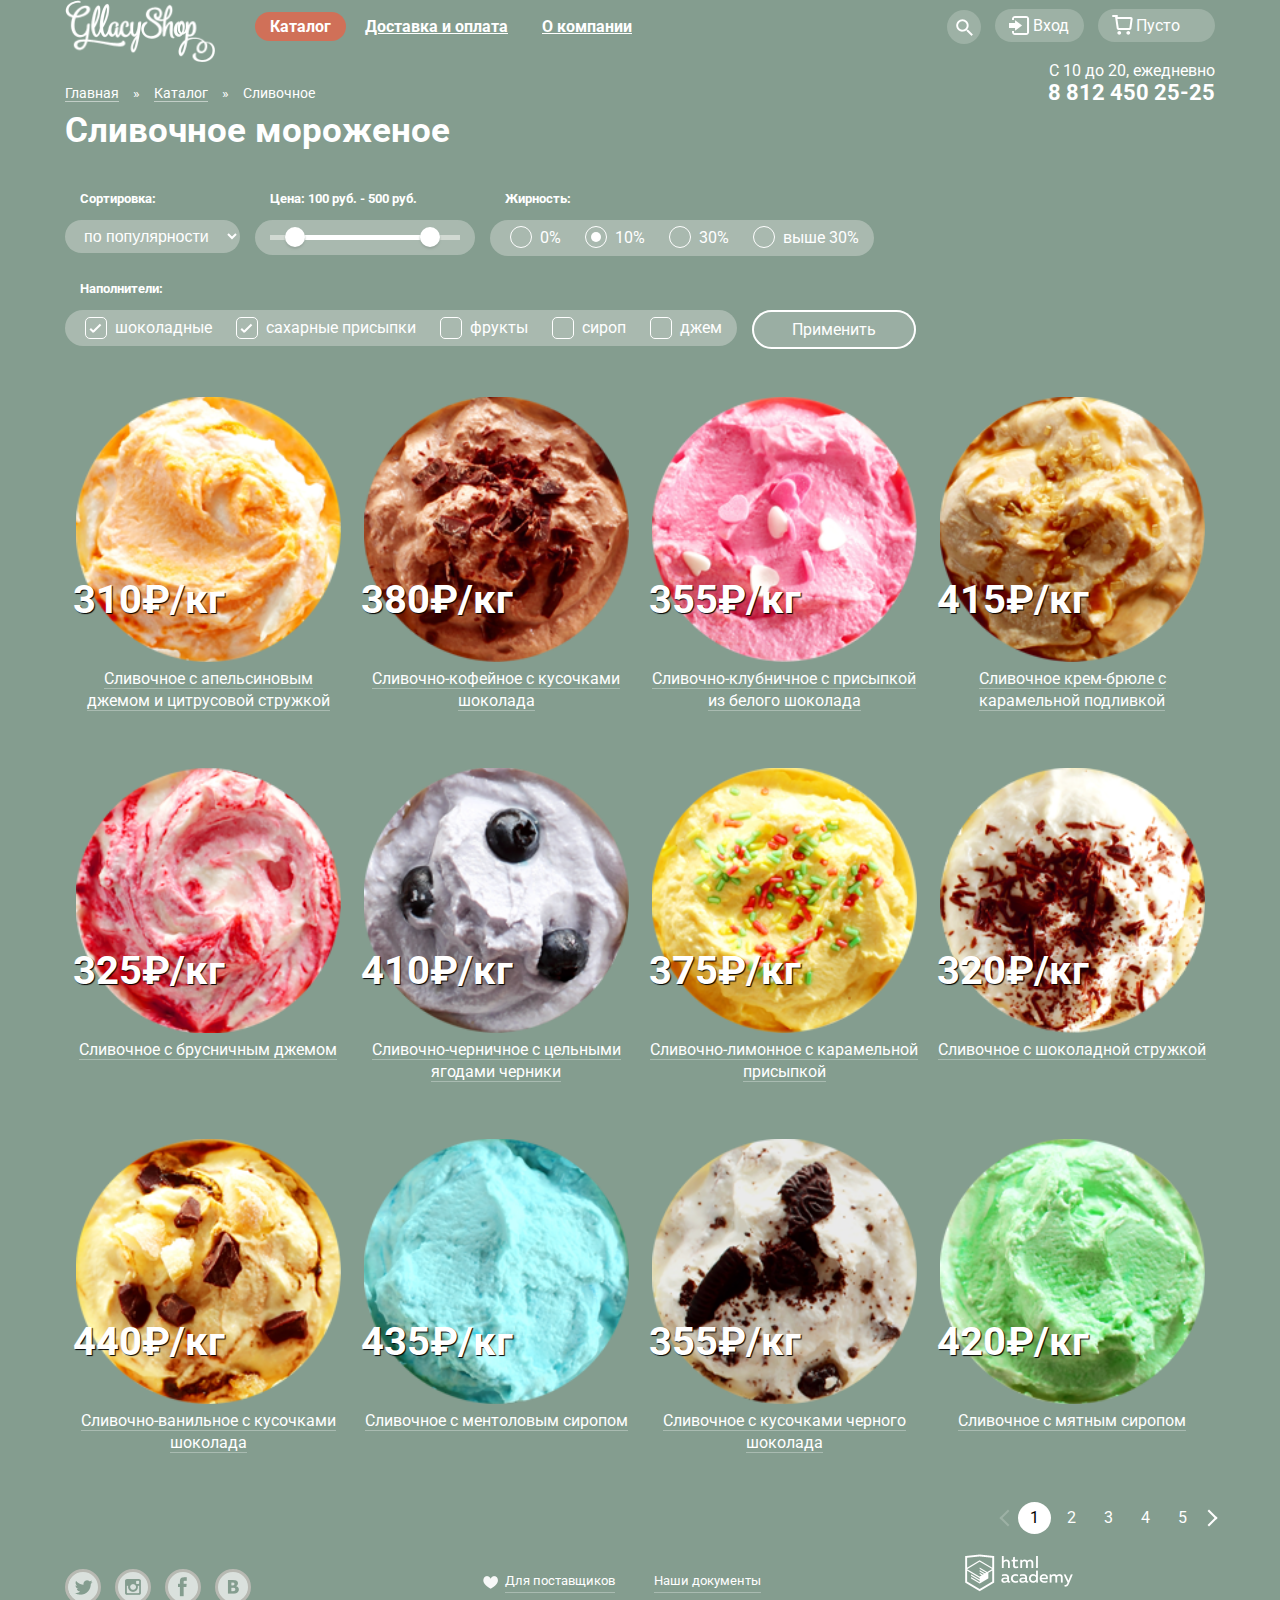
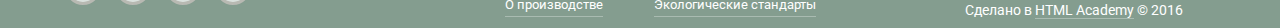
==== commit 13a7b1ca: "Глэйси и почти каталог" ====
--- a/catalog.html
+++ b/catalog.html
@@ -116,74 +116,88 @@
         </div>
         <button type="submit" class="filter_btn">Применить</button>
       </form>
-      <section class="item_container clearfix">
+      <section class="item_container">
         <article class="catalog_item">
           <img src="img/citrus.png" width="265px" height="265px" class="catalog_img">
           <div class="catalog_price">310&#8381/кг</div>
           <a href="#"  class="catalog_btn">Сливочное с апельсиновым джемом и цитрусовой стружкой</a>
+          <a class="btn_style" href="#">Быстрый просмотр</a>
         </article>
         <article class="catalog_item">
           <img src="img/choco.png" width="265px" height="265px" class="catalog_img">
           <div class="catalog_price">380&#8381/кг</div>
           <a href="#" class="catalog_btn">Сливочно-кофейное с кусочками шоколада</a>
+          <a class="btn_style" href="#">Быстрый просмотр</a>
         </article>
         <article class="catalog_item">
           <img src="img/straw.png" width="265px" height="265px" class="catalog_img">
           <div class="catalog_price">355&#8381/кг</div>
           <a href="#" class="catalog_btn">Сливочно-клубничное с присыпкой из белого шоколада</a>
+          <a class="btn_style" href="#">Быстрый просмотр</a>
         </article>
         <article class="catalog_item">
           <img src="img/cream.png" width="265px" height="265px" class="catalog_img">
           <div class="catalog_price">415&#8381/кг</div>
           <a href="#" class="catalog_btn">Сливочное крем-брюле с карамельной подливкой</a>
+          <a class="btn_style" href="#">Быстрый просмотр</a>
         </article>
         <article class="catalog_item">
           <img src="img/cowberry.png" width="265px" height="265px" class="catalog">
           <div class="catalog_price">325&#8381/кг</div>
           <a href="#" class="catalog_btn">Сливочное с брусничным джемом</a>
+          <a class="btn_style" href="#">Быстрый просмотр</a>
         </article>
         <article class="catalog_item">
           <img src="img/blackb.png" width="265px" height="265px" class="catalog_img">
           <div class="catalog_price">410&#8381/кг</div>
           <a href="#" class="catalog_btn">Сливочно-черничное с цельными ягодами черники</a>
+          <a class="btn_style" href="#">Быстрый просмотр</a>
         </article>
         <article class="catalog_item">
           <img src="img/caramel.png" width="265px" height="265px" class="catalog_img">
           <div class="catalog_price">375&#8381/кг</div>
           <a href="#" class="catalog_btn">Сливочно-лимонное с карамельной присыпкой</a>
+          <a class="btn_style" href="#">Быстрый просмотр</a>
         </article>
         <article class="catalog_item">
           <img src="img/chocoshav.png" width="265px" height="265px" class="catalog_img">
           <div class="catalog_price">320&#8381/кг</div>
           <a href="#" class="catalog_btn">Сливочное с шоколадной стружкой</a>
+          <a class="btn_style" href="#">Быстрый просмотр</a>
         </article>
         <article class="catalog_item">
           <img src="img/vanilla.png" width="265px" height="265px" class="catalog_img">
           <div class="catalog_price">440&#8381/кг</div>
           <a href="#" class="catalog_btn">Сливочно-ванильное с кусочками шоколада</a>
+          <a class="btn_style" href="#">Быстрый просмотр</a>
         </article>
         <article class="catalog_item">
           <img src="img/menthol.png" width="265px" height="265px" class="catalog_img">
           <div class="catalog_price">435&#8381/кг</div>
           <a href="#" class="catalog_btn">Сливочное с ментоловым сиропом</a>
+          <a class="btn_style" href="#">Быстрый просмотр</a>
         </article>
         <article class="catalog_item">
           <img src="img/chocoblock.png" width="265px" height="265px" class="catalog_img">
           <div class="catalog_price">355&#8381/кг</div>
           <a href="#" class="catalog_btn">Сливочное с кусочками черного шоколада</a>
+          <a class="btn_style" href="#">Быстрый просмотр</a>
         </article>
         <article class="catalog_item">
           <img src="img/mint.png" width="265px" height="265px" class="catalog_img">
           <div class="catalog_price">420&#8381/кг</div>
           <a href="#" class="catalog_btn">Сливочное с мятным сиропом</a>
+          <a class="btn_style" href="#">Быстрый просмотр</a>
         </article>
       </section>
       <div class="catalog_paging">
-        <a href="#" class="active">1</a>
-        <a href="#">2</a>
-        <a href="#">3</a>
-        <a href="#">4</a>
-        <a href="#">5</a>
+        <a href="#" class="paging_prev"></a>
+        <a href="#" class="pagin_btn paging_active">1</a>
+        <a href="#" class="pagin_btn">2</a>
+        <a href="#" class="pagin_btn">3</a>
+        <a href="#" class="pagin_btn">4</a>
+        <a href="#" class="pagin_btn">5</a>
+        <a href="#" class="paging_next"></a>
       </div>
     </main>
     <footer class="main_footer">
--- a/css/style.css
+++ b/css/style.css
@@ -251,6 +251,9 @@
   border-radius: 50%;
   cursor: pointer;
 }
+.slider_control_btn:hover {
+  background-color: #b2c1b7;
+}
 .main_actions {
   display: flex;
   justify-content: space-between;
@@ -397,7 +400,7 @@
 .shop_blog_subscribe form {
   margin: 0px 0px 0px 30px;
 }
-input[type="text"] {
+.shop_blog_subscribe input[type="text"] {
   font-family: 'Roboto', sans-serif;
   font-size: 16px;
   font-style: normal;
@@ -406,6 +409,8 @@
   border-radius: 5px;
   border: 1px solid #d3d3d2;
   font-size: 16px;
+  outline: none;
+  padding-left: 10px;
 }
 .btn_style {
   border: none;
@@ -637,14 +642,61 @@
   flex-wrap: wrap;
 }
 .item_container article {
+  position: relative;
   width: 270px;
-  position: relative;
   margin-bottom: 40px;
   vertical-align: top;
   text-align: center;
-}
+  padding: 8px;
+}
+.item_container .btn_style {
+  display: none;
+}
+.item_container article:hover {
+  background-color: #a7b8ad;
+  border-radius: 15px;
+}
+.item_container article:hover ~ .btn_style {
+  display: block;
+}
+
 .catalog_paging {
   float: right;
+}
+.catalog_paging .pagin_btn {
+  font-size: 16px;
+  font-weight: normal;
+  display: inline-block;
+  vertical-align: middle;
+  text-decoration: none;
+  padding: 5px 12px;
+  border-radius: 50%;
+  color: white;
+}
+.catalog_paging .paging_active {
+  background-color: white;
+  color: black;
+}
+.catalog_paging .pagin_btn:hover {
+  background-color: #9db1a5;
+}
+.catalog_paging .paging_prev {
+  display: inline-block;
+  vertical-align: middle;
+  width: 10px;
+  height: 10px;
+  border-left: 2px solid #9db1a5;
+  border-bottom: 2px solid #9db1a5;
+  transform: rotateZ(45deg);
+}
+.catalog_paging .paging_next {
+  display: inline-block;
+  vertical-align: middle;
+  width: 10px;
+  height: 10px;
+  border-left: 2px solid white;
+  border-bottom: 2px solid white;
+  transform: rotateZ(-135deg);
 }
 .main_navigation .visit_page {
   background-color: #d07058;
@@ -832,3 +884,133 @@
   outline: none;
 
 }
+.catalog_menu {
+  display: none;
+  position: absolute;
+  top: 45px;
+  left: 405px;
+  width: 140px;
+  background-color: #f8f7f4;
+  border-radius: 5px;
+  text-align: left;
+  padding: 0px;
+  margin: 0px;
+  font-size: 0;
+  box-shadow: 2px 12px 15px 0px #58665e;
+}
+.catalog_menu li {
+  font-family: 'Roboto', sans-serif;
+  font-size: 14px;
+  list-style: none;
+  padding: 5px 0px 5px 0px;
+}
+.catalog_menu li:first-child {
+  font-weight: bold;
+  border-bottom: 1px solid #d1d0ce;
+  margin: 5px 5px 0px 5px;
+}
+.catalog_menu a {
+  text-decoration: none;
+  color: black;
+  width: 100%;
+  margin-left: 20px;
+}
+.catalog_menu li:hover:nth-of-type(2),
+.catalog_menu li:hover:nth-of-type(3),
+.catalog_menu li:hover:nth-of-type(4),
+.catalog_menu li:hover:nth-of-type(5) {
+  background-color: #fbded7;
+}
+.catalog_menu li:active:nth-of-type(2),
+.catalog_menu li:active:nth-of-type(3),
+.catalog_menu li:active:nth-of-type(4),
+.catalog_menu li:active:nth-of-type(5) {
+  background-color: #f6b5a5;
+}
+.search_popup {
+  display: none;
+  position: absolute;
+  top: 50px;
+  left: 835px;
+  padding: 15px;
+  background-color: #f8f7f4;
+  border-radius: 5px;
+  width: 270px;
+  box-shadow: 2px 12px 20px 0px #58665e;
+}
+.search_popup input[type="search"] {
+  font-family: 'Roboto', sans-serif;
+  font-size: 14px;
+  height: 40px;
+  border-radius: 5px;
+  border: 1px solid #d3d3d2;
+  outline: none;
+  width: 100%;
+  padding-left: 10px;
+}
+.sign_in_popup {
+  position: absolute;
+  display: none;
+  top: 50px;
+  left: 950px;
+  width: 255px;
+  padding: 15px;
+  background-color: #f8f7f4;
+  border-radius: 5px;
+  box-shadow: 2px 12px 20px 0px #58665e;
+}
+.sign_in_popup input[type="text"] {
+  font-family: 'Roboto', sans-serif;
+  font-size: 14px;
+  height: 40px;
+  border-radius: 5px;
+  border: 1px solid #d3d3d2;
+  outline: none;
+  width: 240px;
+  padding-left: 10px;
+  margin-bottom: 10px;
+}
+.sign_in_popup input[type="password"] {
+  font-family: 'Roboto', sans-serif;
+  font-size: 14px;
+  height: 40px;
+  border-radius: 5px;
+  border: 1px solid #d3d3d2;
+  outline: none;
+  width: 240px;
+  padding-left: 10px;
+  margin-bottom: 15px;
+}
+.sign_in_popup button {
+  width: 100px;
+}
+.sign_in_popup a {
+  font-family: 'Roboto', sans-serif;
+  font-size: 13px;
+  color: #4d4d4d;
+}
+.sign_in_popup a:hover {
+  color: #ffbc9e;
+}
+.signin_help {
+  width: 120px;
+  float: right;
+}
+input[type="text"]:hover,
+input[type="password"]:hover,
+input[type="search"]:hover {
+  border: 2px solid #c7c6c5;
+}
+input[type="text"]:focus,
+input[type="password"]:focus,
+input[type="search"]:focus {
+  border: 2px solid #8fbdec;
+}
+input[type="text"],
+input[type="password"],
+input[type="search"] {
+  box-sizing: border-box;
+}
+.js_show_selector {
+  display: block;
+}
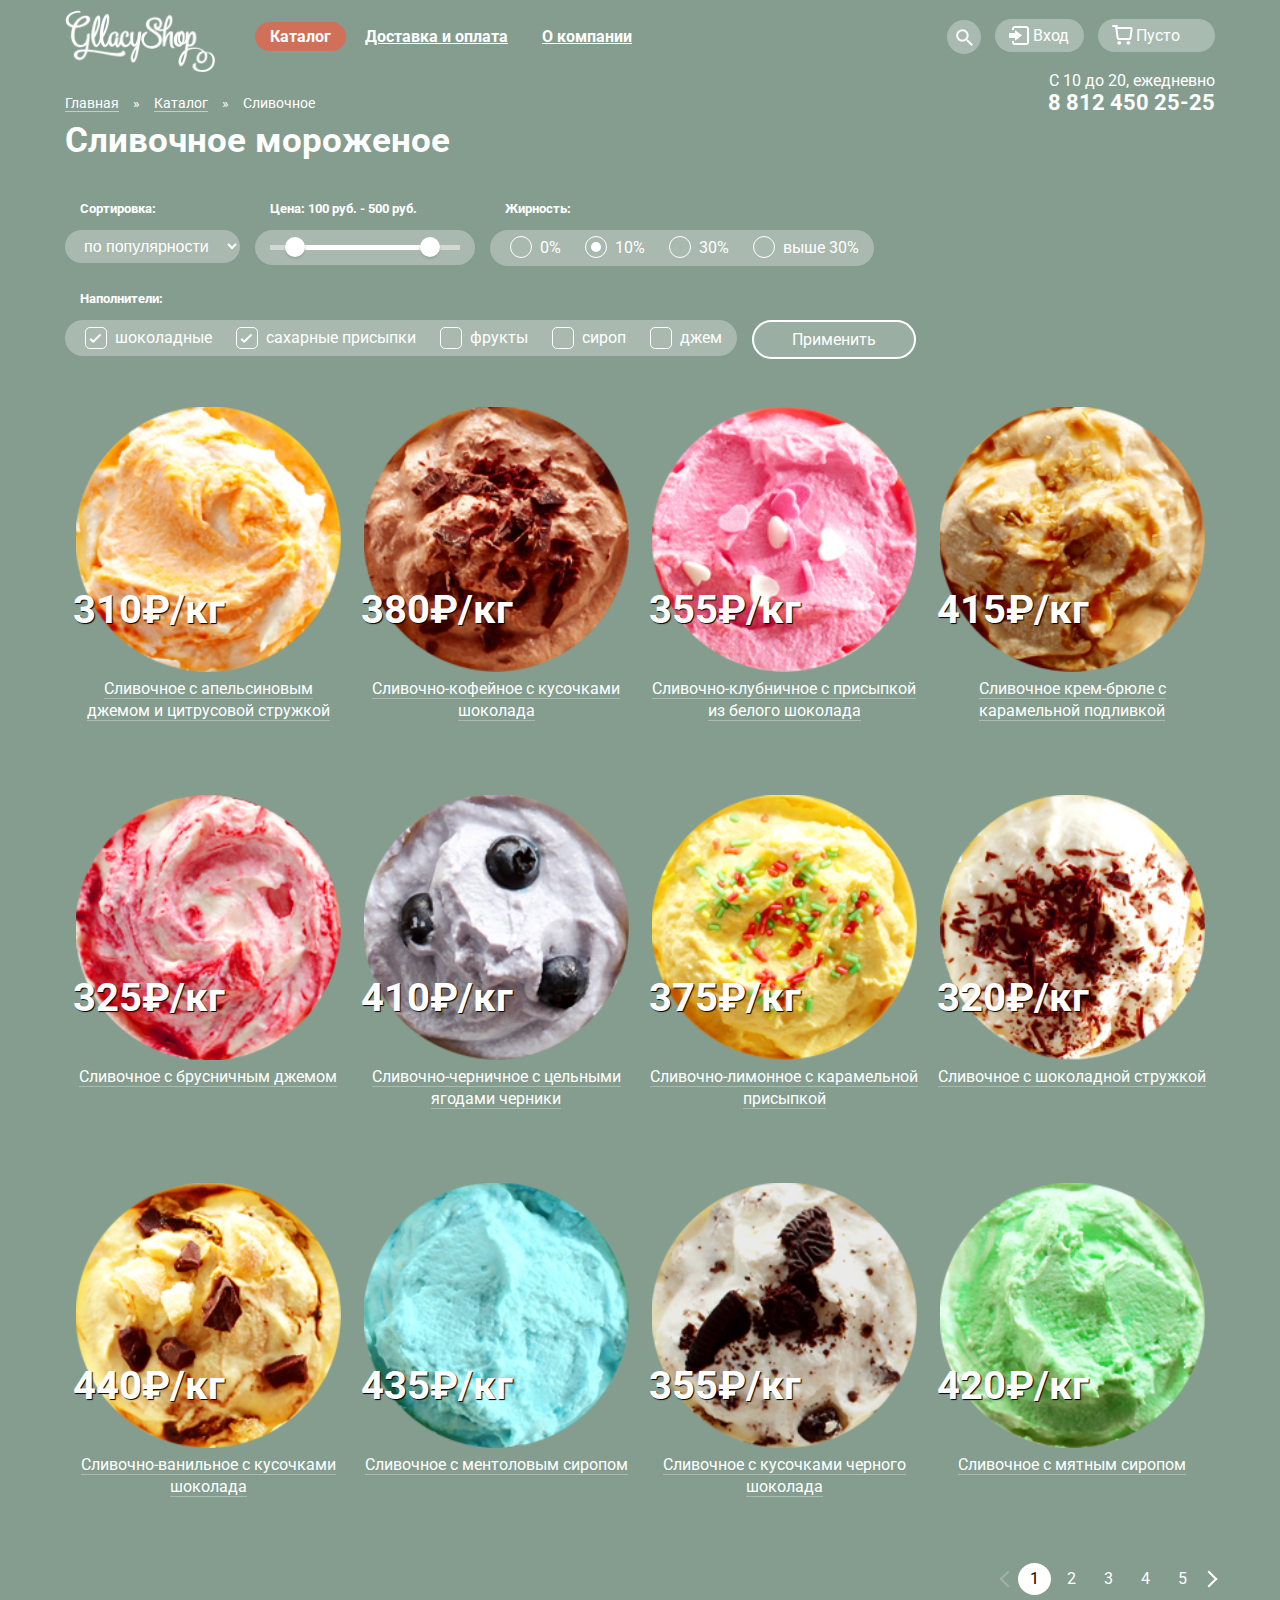
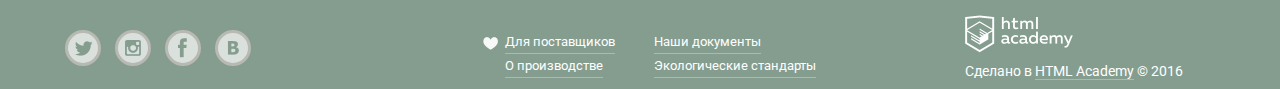
==== commit c414ba79: "Глэйси новые правки" ====
--- a/catalog.html
+++ b/catalog.html
@@ -10,7 +10,7 @@
   <body>
     <header class="main_header">
       <div class="container  clearfix">
-        <img src="img/logo154-64.png" class="main_logo">
+        <a href="#"><img src="img/logo154-64.png" class="main_logo"></a>
         <nav class="main_navigation">
           <ul>
             <li><a href="#" class="visit_page">Каталог</a></li>
--- a/css/style.css
+++ b/css/style.css
@@ -33,10 +33,12 @@
 .main_navigation {
   float: left;
   width: 500px;
+  margin-top: 10px;
 }
 .main_logo {
   float: left;
   width: 150px;
+  margin-top: 10px;
 }
 .main_navigation li {
   display: inline-block;
@@ -69,7 +71,7 @@
 }
 .user_block {
   float: right;
-  margin-top: 10px;
+  margin-top: 20px;
 }
 .user_block div {
   display: inline-block;
@@ -82,7 +84,7 @@
   color: white;
   text-decoration: none;
   vertical-align: middle;
-  background-color: #9db1a5;
+  background-color: rgba(255, 255, 255, 0.3);
 }
 .user_block_enter a {
   padding: 7px 15px 7px 10px;
@@ -144,7 +146,7 @@
   text-align: center;
   padding: 7px;
   border-radius: 50%;
-  background-color: #9db1a5;
+  background-color: rgba(255, 255, 255, 0.3);
   cursor: pointer;
 }
 .search_icon:hover {
@@ -158,7 +160,7 @@
   color: white;
   width: 175px;
   margin-left: auto;
-  margin-top: 60px;
+  margin-top: 70px;
   font-weight: 14px;
   text-align: right;
 }
@@ -333,6 +335,7 @@
 }
 .main_shop_about {
   background: url("../img/wafer1146-306.jpg");
+  background-size: 1190px 340px;
   border-radius: 15px;
   padding: 20px 30px;
   margin: 40px 0px 40px 0px;
@@ -441,9 +444,11 @@
   height: 430px;
   border-top: 0.1px solid rgba(1, 1, 1, 0.0);
 }
-.container_map img {
-  position: absolute;
-  left: -25px;
+iframe {
+  position: absolute;
+  bottom: -1600px;
+  height: 430px;
+  width: 100%;
   z-index: 1;
 }
 .map_block_address {
@@ -631,12 +636,16 @@
   text-decoration: none;
   border-bottom: 1px solid #c2cec7;
 }
-
+.breadcrumb li a:hover {
+  color: #ffbc9e;
+  border-bottom: 1px solid #ffbc9e;
+}
 .container h1 {
   margin-top: 10px;
   font-size: 35px;
 }
 .item_container {
+  position: relative;
   display: flex;
   justify-content: space-between;
   flex-wrap: wrap;
@@ -647,7 +656,7 @@
   margin-bottom: 40px;
   vertical-align: top;
   text-align: center;
-  padding: 8px;
+  padding: 8px 8px 25px 8px;
 }
 .item_container .btn_style {
   display: none;
@@ -656,10 +665,10 @@
   background-color: #a7b8ad;
   border-radius: 15px;
 }
-.item_container article:hover ~ .btn_style {
+.item_container article:hover .btn_style {
   display: block;
-}
-
+  margin-top: 25px;
+}
 .catalog_paging {
   float: right;
 }
@@ -872,6 +881,7 @@
   background: #9aaea3;
   outline: none;
   box-shadow: inset 0px 0px 0px 2px white;
+  cursor: pointer;
 }
 .filter_btn:hover {
   background-color: white;
@@ -884,11 +894,14 @@
   outline: none;
 
 }
+.sub_catalog_menu {
+  display: none;
+  position: absolute;
+  top: 45px;
+  left: 395px;
+  padding: 10px;
+}
 .catalog_menu {
-  display: none;
-  position: absolute;
-  top: 45px;
-  left: 405px;
   width: 140px;
   background-color: #f8f7f4;
   border-radius: 5px;
@@ -927,6 +940,12 @@
 .catalog_menu li:active:nth-of-type(5) {
   background-color: #f6b5a5;
 }
+.catalog_menu li:hover:nth-of-type(5),
+.catalog_menu li:active:nth-of-type(5) {
+  border-bottom-left-radius: 5px;
+  border-bottom-right-radius: 5px;
+}
+
 .search_popup {
   display: none;
   position: absolute;
@@ -1014,3 +1033,6 @@
 .js_show_selector {
   display: block;
 }
+.js_hide_selector {
+  display: none;
+}
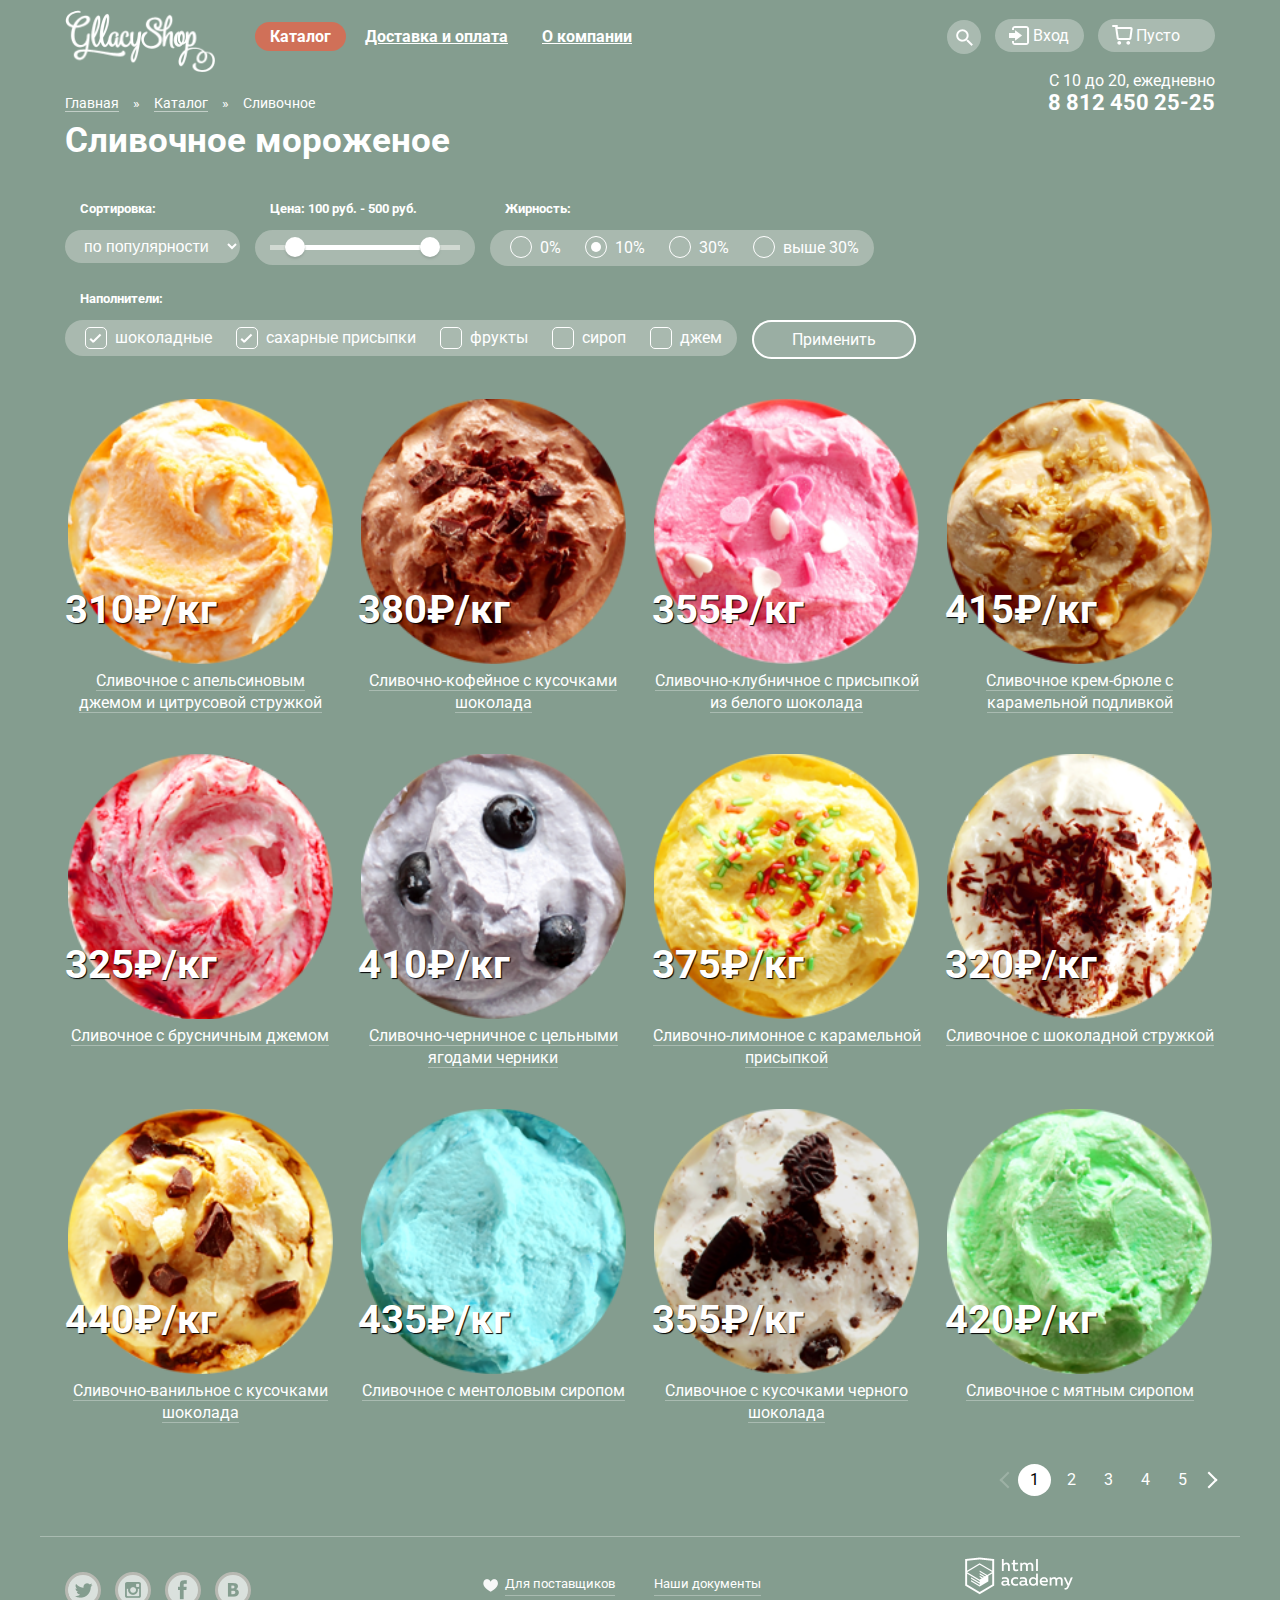
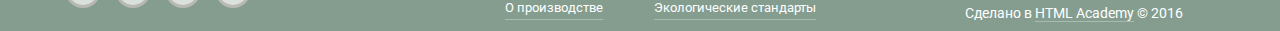
==== commit e74bc880: "Новое Глэйси" ====
--- a/catalog.html
+++ b/catalog.html
@@ -13,21 +13,71 @@
         <a href="#"><img src="img/logo154-64.png" class="main_logo"></a>
         <nav class="main_navigation">
           <ul>
-            <li><a href="#" class="visit_page">Каталог</a></li>
+            <li class="main_navigation_catalog"><a href="#" class="visit_page">Каталог</a>
+              <div class="sub_catalog_menu">
+                <ul class="catalog_menu">
+                  <li><a href="#">Новинки</a></li>
+                  <li class="visit_page"><a class="sub_menu_btn" href="#">Сливочное</a></li>
+                  <li><a class="sub_menu_btn" href="#">Щербеты</a></li>
+                  <li><a class="sub_menu_btn" href="#">Фруктовый лед</a></li>
+                  <li><a class="sub_menu_btn" href="#">Мелорин</a></li>
+                </ul>
+              </div>
+            </li>
             <li><a href="#">Доставка и оплата</a></li>
             <li><a href="#">О компании</a></li>
           </ul>
         </nav>
         <div class="user_block">
-          <div class="user_block_search">
-            <div class="search_icon"></div>
-            <input type="search" class="input_block_search">
+          <div class="search_icon">
+            <div class="sub_search_popup">
+              <form class="search_popup" action="#" method="post">
+                <input type="search" placeholder="Что ищем?">
+              </form>
+            </div>
           </div>
           <div class="user_block_enter">
-            <a href="#">Вход</a>
+            <a href="#">Вход
+              <div class="sign_inner">
+                <form class="sign_in_popup">
+                  <input type="text" placeholder="Электронная почта">
+                  <input type="password" placeholder="Пароль">
+                  <button type="submit" class="btn_style">Войти</button>
+                  <div class="signin_help">
+                    <a href="#">Забыли пароль?</a>
+                    <a href="#">Новая регистрация</a>
+                  </div>
+                </form>
+              </div>
+            </a>
           </div>
           <div class="user_block_basket">
-            <a href="#">Пусто</a>
+            <a href="#">Пусто
+              <div class="cart_submenu_border">
+                <div class="cart_submenu clearfix">
+                  <div class="cart_main_cont">
+                    <div class="cart_submenu_choise">
+                      <div class="cancel_btn"></div>
+                      <img src="img/citrus.png" width="35px" height="35px">
+                      <div class="choise_cont_desc">Пломбир с апельсиновым джемом</div>
+                      <div class="choise_cont">1,5 кг <span>x 200 руб.</span></div>
+                      <div class="choise_cont">300руб.</div>
+                    </div>
+                    <div class="cart_submenu_choise">
+                      <div class="cancel_btn"></div>
+                      <img src="img/straw.png" width="35px" height="35px">
+                      <div class="choise_cont_desc">Клубничный пломбир с присыпкой из белого шоколада</div>
+                      <div class="choise_cont">1,5 кг <span>x 300 руб.</span></div>
+                      <div class="choise_cont">450руб.</div>
+                    </div>
+                  </div>
+                  <div class="cart_submenu_order">
+                    <div class="order_price">Итого: 750руб.</div>
+                    <a href="#" class="btn_style">Оформить заказ</a>
+                  </div>
+                </div>
+              </div>
+            </a>
           </div>
         </div>
         <div class="work_time">
@@ -118,76 +168,100 @@
       </form>
       <section class="item_container">
         <article class="catalog_item">
-          <img src="img/citrus.png" width="265px" height="265px" class="catalog_img">
-          <div class="catalog_price">310&#8381/кг</div>
-          <a href="#"  class="catalog_btn">Сливочное с апельсиновым джемом и цитрусовой стружкой</a>
-          <a class="btn_style" href="#">Быстрый просмотр</a>
-        </article>
-        <article class="catalog_item">
-          <img src="img/choco.png" width="265px" height="265px" class="catalog_img">
-          <div class="catalog_price">380&#8381/кг</div>
-          <a href="#" class="catalog_btn">Сливочно-кофейное с кусочками шоколада</a>
-          <a class="btn_style" href="#">Быстрый просмотр</a>
-        </article>
-        <article class="catalog_item">
-          <img src="img/straw.png" width="265px" height="265px" class="catalog_img">
-          <div class="catalog_price">355&#8381/кг</div>
-          <a href="#" class="catalog_btn">Сливочно-клубничное с присыпкой из белого шоколада</a>
-          <a class="btn_style" href="#">Быстрый просмотр</a>
-        </article>
-        <article class="catalog_item">
-          <img src="img/cream.png" width="265px" height="265px" class="catalog_img">
-          <div class="catalog_price">415&#8381/кг</div>
-          <a href="#" class="catalog_btn">Сливочное крем-брюле с карамельной подливкой</a>
-          <a class="btn_style" href="#">Быстрый просмотр</a>
-        </article>
-        <article class="catalog_item">
-          <img src="img/cowberry.png" width="265px" height="265px" class="catalog">
-          <div class="catalog_price">325&#8381/кг</div>
-          <a href="#" class="catalog_btn">Сливочное с брусничным джемом</a>
-          <a class="btn_style" href="#">Быстрый просмотр</a>
-        </article>
-        <article class="catalog_item">
-          <img src="img/blackb.png" width="265px" height="265px" class="catalog_img">
-          <div class="catalog_price">410&#8381/кг</div>
-          <a href="#" class="catalog_btn">Сливочно-черничное с цельными ягодами черники</a>
-          <a class="btn_style" href="#">Быстрый просмотр</a>
-        </article>
-        <article class="catalog_item">
-          <img src="img/caramel.png" width="265px" height="265px" class="catalog_img">
-          <div class="catalog_price">375&#8381/кг</div>
-          <a href="#" class="catalog_btn">Сливочно-лимонное с карамельной присыпкой</a>
-          <a class="btn_style" href="#">Быстрый просмотр</a>
-        </article>
-        <article class="catalog_item">
-          <img src="img/chocoshav.png" width="265px" height="265px" class="catalog_img">
-          <div class="catalog_price">320&#8381/кг</div>
-          <a href="#" class="catalog_btn">Сливочное с шоколадной стружкой</a>
-          <a class="btn_style" href="#">Быстрый просмотр</a>
-        </article>
-        <article class="catalog_item">
-          <img src="img/vanilla.png" width="265px" height="265px" class="catalog_img">
-          <div class="catalog_price">440&#8381/кг</div>
-          <a href="#" class="catalog_btn">Сливочно-ванильное с кусочками шоколада</a>
-          <a class="btn_style" href="#">Быстрый просмотр</a>
-        </article>
-        <article class="catalog_item">
-          <img src="img/menthol.png" width="265px" height="265px" class="catalog_img">
-          <div class="catalog_price">435&#8381/кг</div>
-          <a href="#" class="catalog_btn">Сливочное с ментоловым сиропом</a>
-          <a class="btn_style" href="#">Быстрый просмотр</a>
-        </article>
-        <article class="catalog_item">
-          <img src="img/chocoblock.png" width="265px" height="265px" class="catalog_img">
-          <div class="catalog_price">355&#8381/кг</div>
-          <a href="#" class="catalog_btn">Сливочное с кусочками черного шоколада</a>
-          <a class="btn_style" href="#">Быстрый просмотр</a>
-        </article>
-        <article class="catalog_item">
-          <img src="img/mint.png" width="265px" height="265px" class="catalog_img">
-          <div class="catalog_price">420&#8381/кг</div>
-          <a href="#" class="catalog_btn">Сливочное с мятным сиропом</a>
-          <a class="btn_style" href="#">Быстрый просмотр</a>
+          <div class="catalog_inner">
+            <img src="img/citrus.png" width="265px" height="265px" class="catalog_img">
+            <div class="catalog_price">310&#8381/кг</div>
+            <a href="#"  class="catalog_btn">Сливочное с апельсиновым джемом и цитрусовой стружкой</a>
+            <a class="btn_style" href="#">Быстрый просмотр</a>
+          </div>
+        </article>
+        <article class="catalog_item">
+          <div class="catalog_inner">
+            <img src="img/choco.png" width="265px" height="265px" class="catalog_img">
+            <div class="catalog_price">380&#8381/кг</div>
+            <a href="#" class="catalog_btn">Сливочно-кофейное с кусочками шоколада</a>
+            <a class="btn_style" href="#">Быстрый просмотр</a>
+          </div>
+        </article>
+        <article class="catalog_item">
+          <div class="catalog_inner">
+            <img src="img/straw.png" width="265px" height="265px" class="catalog_img">
+            <div class="catalog_price">355&#8381/кг</div>
+            <a href="#" class="catalog_btn">Сливочно-клубничное с присыпкой из белого шоколада</a>
+            <a class="btn_style" href="#">Быстрый просмотр</a>
+          </div>
+        </article>
+        <article class="catalog_item">
+          <div class="catalog_inner">
+            <img src="img/cream.png" width="265px" height="265px" class="catalog_img">
+            <div class="catalog_price">415&#8381/кг</div>
+            <a href="#" class="catalog_btn">Сливочное крем-брюле с карамельной подливкой</a>
+            <a class="btn_style" href="#">Быстрый просмотр</a>
+          </div>
+        </article>
+        <article class="catalog_item">
+          <div class="catalog_inner">
+            <img src="img/cowberry.png" width="265px" height="265px" class="catalog">
+            <div class="catalog_price">325&#8381/кг</div>
+            <a href="#" class="catalog_btn">Сливочное с брусничным джемом</a>
+            <a class="btn_style" href="#">Быстрый просмотр</a>
+          </div>
+        </article>
+        <article class="catalog_item">
+          <div class="catalog_inner">
+            <img src="img/blackb.png" width="265px" height="265px" class="catalog_img">
+            <div class="catalog_price">410&#8381/кг</div>
+            <a href="#" class="catalog_btn">Сливочно-черничное с цельными ягодами черники</a>
+            <a class="btn_style" href="#">Быстрый просмотр</a>
+          </div>
+        </article>
+        <article class="catalog_item">
+          <div class="catalog_inner">
+            <img src="img/caramel.png" width="265px" height="265px" class="catalog_img">
+            <div class="catalog_price">375&#8381/кг</div>
+            <a href="#" class="catalog_btn">Сливочно-лимонное с карамельной присыпкой</a>
+            <a class="btn_style" href="#">Быстрый просмотр</a>
+          </div>
+        </article>
+        <article class="catalog_item">
+          <div class="catalog_inner">
+            <img src="img/chocoshav.png" width="265px" height="265px" class="catalog_img">
+            <div class="catalog_price">320&#8381/кг</div>
+            <a href="#" class="catalog_btn">Сливочное с шоколадной стружкой</a>
+            <a class="btn_style" href="#">Быстрый просмотр</a>
+          </div>
+        </article>
+        <article class="catalog_item">
+          <div class="catalog_inner">
+            <img src="img/vanilla.png" width="265px" height="265px" class="catalog_img">
+            <div class="catalog_price">440&#8381/кг</div>
+            <a href="#" class="catalog_btn">Сливочно-ванильное с кусочками шоколада</a>
+            <a class="btn_style" href="#">Быстрый просмотр</a>
+          </div>
+        </article>
+        <article class="catalog_item">
+          <div class="catalog_inner">
+            <img src="img/menthol.png" width="265px" height="265px" class="catalog_img">
+            <div class="catalog_price">435&#8381/кг</div>
+            <a href="#" class="catalog_btn">Сливочное с ментоловым сиропом</a>
+            <a class="btn_style" href="#">Быстрый просмотр</a>
+          </div>
+        </article>
+        <article class="catalog_item">
+          <div class="catalog_inner">
+            <img src="img/chocoblock.png" width="265px" height="265px" class="catalog_img">
+            <div class="catalog_price">355&#8381/кг</div>
+            <a href="#" class="catalog_btn">Сливочное с кусочками черного шоколада</a>
+            <a class="btn_style" href="#">Быстрый просмотр</a>
+          </div>
+        </article>
+        <article class="catalog_item">
+          <div class="catalog_inner">
+            <img src="img/mint.png" width="265px" height="265px" class="catalog_img">
+            <div class="catalog_price">420&#8381/кг</div>
+            <a href="#" class="catalog_btn">Сливочное с мятным сиропом</a>
+            <a class="btn_style" href="#">Быстрый просмотр</a>
+          </div>
         </article>
       </section>
       <div class="catalog_paging">
--- a/css/style.css
+++ b/css/style.css
@@ -35,26 +35,29 @@
   width: 500px;
   margin-top: 10px;
 }
+.main_navigation_catalog:hover .sub_catalog_menu {
+  display: block;
+}
 .main_logo {
   float: left;
   width: 150px;
   margin-top: 10px;
 }
-.main_navigation li {
+.main_navigation > ul > li {
   display: inline-block;
   font-weight: bold;
 }
-.main_navigation a {
+.main_navigation > ul > li > a {
   color: white;
   padding: 5px 15px;
   border-radius: 35px;
 }
-.main_navigation a:hover {
+.main_navigation > ul > li > a:hover {
   background: #f7f6f3;
   color: #333333;
   text-decoration: none;
 }
-.main_navigation a:active {
+.main_navigation > ul > li > a:active {
   background: #f7f6f3;
   color: #333333;
   text-decoration: none;
@@ -73,11 +76,11 @@
   float: right;
   margin-top: 20px;
 }
-.user_block div {
+.user_block > div {
   display: inline-block;
   margin-left: 10px;
 }
-.user_block input[type="search"] {
+.user_block > input[type="search"] {
   display: none;
 }
 .user_block a {
@@ -86,11 +89,11 @@
   vertical-align: middle;
   background-color: rgba(255, 255, 255, 0.3);
 }
-.user_block_enter a {
+.user_block_enter > a {
   padding: 7px 15px 7px 10px;
   border-radius: 35px;
 }
-.user_block_enter a::before {
+.user_block_enter > a::before {
   content: '';
   display: inline-block;
   width: 20px;
@@ -102,20 +105,20 @@
   padding-right: 8px;
   margin-bottom: 4px;
 }
-.user_block_enter a:hover {
+.user_block_enter > a:hover {
   background-color: #f8f7f4;
   color: black;
 }
-.user_block_enter a:hover::before {
+.user_block_enter > a:hover::before {
   background-image: url('../img/icon/sign-in-black.png');
   background-repeat: no-repeat;
   background-position: 50% 50%;
 }
-.user_block_basket a {
+.user_block_basket > a {
   padding: 7px 35px 7px 10px;
   border-radius: 35px;
 }
-.user_block_basket a::before {
+.user_block_basket > a::before {
   content: '';
   display: inline-block;
   width: 20px;
@@ -127,12 +130,12 @@
   padding-right: 8px;
   margin-bottom: 4px;
 }
-.user_block_basket a:hover {
+.user_block_basket > a:hover {
   background-color: #f8f7f4;
   color: black;
 }
-.user_block_basket a:hover::before {
-  background-image: url('../img/icon/basket-black.png');
+.user_block_basket > a:hover::before {
+  background-image: url('../img/icon/fullcart.png');
   background-repeat: no-repeat;
   background-position: 50% 50%;
 }
@@ -155,7 +158,6 @@
   background-position: 50% 50%;
   background-image: url('../img/icon/search-hover.png');
 }
-
 .work_time {
   color: white;
   width: 175px;
@@ -446,7 +448,7 @@
 }
 iframe {
   position: absolute;
-  bottom: -1600px;
+  bottom: -1650px;
   height: 430px;
   width: 100%;
   z-index: 1;
@@ -654,23 +656,33 @@
   position: relative;
   width: 270px;
   margin-bottom: 40px;
+}
+.item_container .btn_style {
+  display: none;
+}
+.catalog_inner {
+  position: relative;
+  width: 270px;
   vertical-align: top;
   text-align: center;
+}
+.catalog_inner:hover {
+  position: absolute;
+  background-color: rgba(167, 184, 173, 0.8);
+  border-radius: 15px;
+  z-index: 1;
+  vertical-align: top;
+  text-align: center;
+  box-shadow: 0px 10px 15px 2px #748a7e;
   padding: 8px 8px 25px 8px;
 }
-.item_container .btn_style {
-  display: none;
-}
-.item_container article:hover {
-  background-color: #a7b8ad;
-  border-radius: 15px;
-}
-.item_container article:hover .btn_style {
+.catalog_inner:hover .btn_style {
   display: block;
   margin-top: 25px;
 }
 .catalog_paging {
   float: right;
+  margin-bottom: 40px;
 }
 .catalog_paging .pagin_btn {
   font-size: 16px;
@@ -732,13 +744,14 @@
 .select_styled {
   border: none;
   background-color: #a9b9af;
-  padding: 7px 15px;
+  padding: 7px 15px 7px 15px;
   border-radius: 35px;
   vertical-align: middle;
   color: white;
   font-size: 16px;
   outline: none;
   border: none;
+  cursor: pointer;
 }
 .select_styled:hover {
   background-color: white;
@@ -914,6 +927,7 @@
 .catalog_menu li {
   font-family: 'Roboto', sans-serif;
   font-size: 14px;
+  font-weight: normal;
   list-style: none;
   padding: 5px 0px 5px 0px;
 }
@@ -945,12 +959,14 @@
   border-bottom-left-radius: 5px;
   border-bottom-right-radius: 5px;
 }
-
+.search_icon > .sub_search_popup {
+  display: none;
+  position: absolute;
+  top: 50px;
+  left: 820px;
+  padding: 10px;
+}
 .search_popup {
-  display: none;
-  position: absolute;
-  top: 50px;
-  left: 835px;
   padding: 15px;
   background-color: #f8f7f4;
   border-radius: 5px;
@@ -967,16 +983,27 @@
   width: 100%;
   padding-left: 10px;
 }
-.sign_in_popup {
+.search_icon:hover .sub_search_popup {
+  display: block;
+}
+.sign_inner {
   position: absolute;
   display: none;
   top: 50px;
-  left: 950px;
+  left: 940px;
+  padding: 10px;
+  z-index: 1;
+}
+.sign_in_popup {
   width: 255px;
   padding: 15px;
   background-color: #f8f7f4;
   border-radius: 5px;
   box-shadow: 2px 12px 20px 0px #58665e;
+}
+.sign_in_popup .btn_style {
+  font-size: 15px;
+  padding: 10px 20px;
 }
 .sign_in_popup input[type="text"] {
   font-family: 'Roboto', sans-serif;
@@ -1007,6 +1034,7 @@
   font-family: 'Roboto', sans-serif;
   font-size: 13px;
   color: #4d4d4d;
+  text-decoration: underline;
 }
 .sign_in_popup a:hover {
   color: #ffbc9e;
@@ -1030,6 +1058,85 @@
 input[type="search"] {
   box-sizing: border-box;
 }
+.user_block_enter:hover .sign_inner {
+  display: block;
+}
+.main_footer .container {
+  border-top: 1px solid #a9bbb1;
+}
+.cart_submenu_border {
+  display: none;
+  position: absolute;
+  padding: 20px;
+  top: 45px;
+  left: 660px;
+  z-index: 1;
+}
+.cart_submenu {
+  position: relative;
+  width: 660px;
+  padding: 25px 15px 20px 15px;
+  background-color: white;
+  border-radius: 5px;
+  box-shadow: 2px 12px 20px 0px #58665e;
+}
+.cart_submenu_choise {
+  margin-bottom: 20px;
+}
+.cart_submenu div,
+.cart_submenu img {
+  display: inline-block;
+  vertical-align: middle;
+}
+.cart_submenu img {
+  margin: 0px 15px 0px 15px;
+}
+.cart_submenu .choise_cont {
+  margin-right: 35px;
+}
+.choise_cont span {
+  color: #7f7f7f;
+}
+.cart_submenu .choise_cont_desc {
+  margin-right: 35px;
+  width: 280px;
+}
+.cancel_btn {
+  width: 17px;
+  height: 17px;
+  cursor: pointer;
+}
+.cancel_btn::before,
+.cancel_btn::after {
+  position: absolute;
+  left: 22px;
+  content: '';
+  height: 15px;
+  width: 2px;
+  background-color: #434342;
+}
+.cancel_btn::before {
+  transform: rotate(45deg);
+}
+.cancel_btn::after {
+  transform: rotate(-45deg);
+}
+.cart_main_cont {
+  border-bottom: 1px solid #cacac7;
+}
+.cart_submenu_order {
+  float: right;
+}
+.cart_submenu_order .order_price {
+  font-weight: bold;
+  margin: 15px 0px 15px 55px;
+}
+.cart_submenu_order a {
+  display: block;
+}
+.user_block_basket:hover .cart_submenu_border{
+  display: block;
+}
 .js_show_selector {
   display: block;
 }
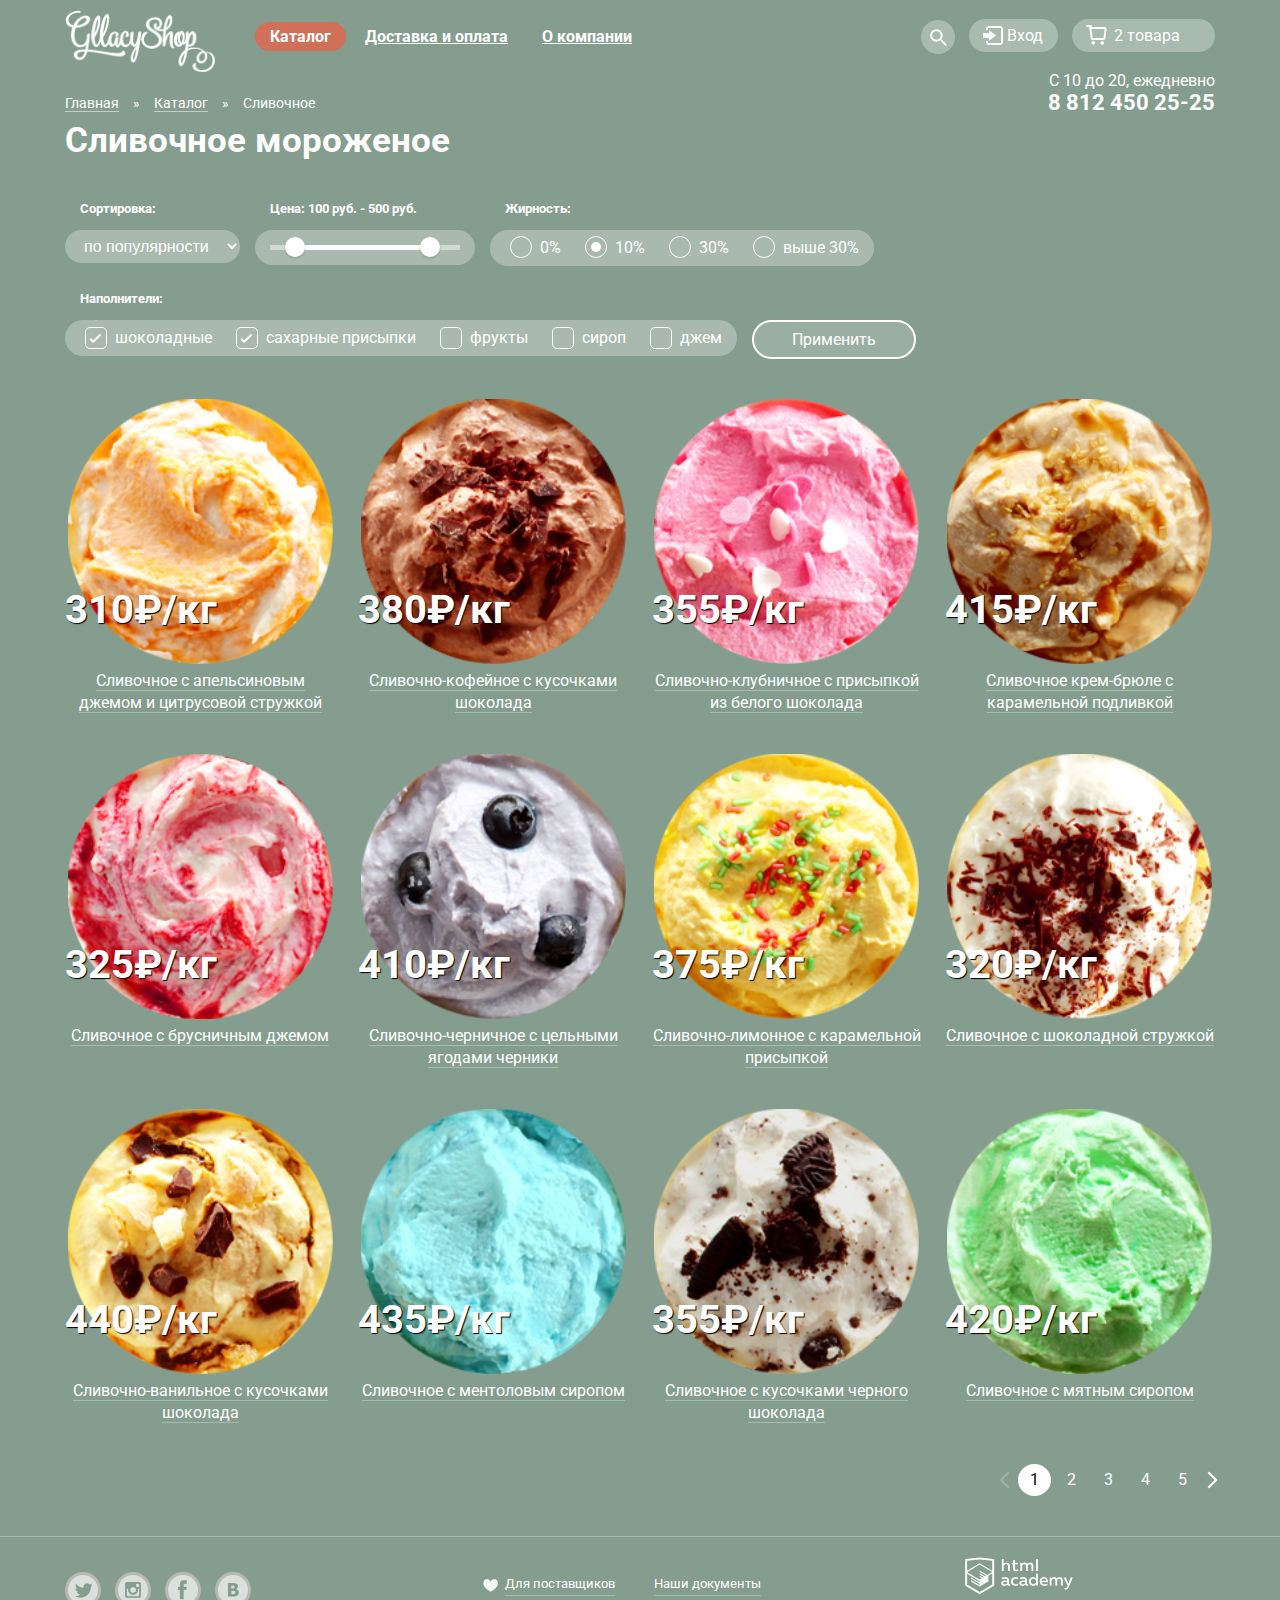
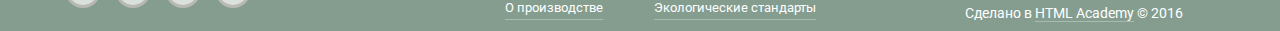
==== commit 53fc2b11: "Глэйси 21.02 16:42" ====
--- a/catalog.html
+++ b/catalog.html
@@ -52,7 +52,7 @@
             </a>
           </div>
           <div class="user_block_basket">
-            <a href="#">Пусто
+            <a href="#"> 2 товара
               <div class="cart_submenu_border">
                 <div class="cart_submenu clearfix">
                   <div class="cart_main_cont">
@@ -86,7 +86,7 @@
         </div>
       </div>
     </header>
-    <main class="container">
+    <main class="container clearfix">
       <div class="breadcrumb">
         <ul>
           <li><a href="#">Главная</a></li>
--- a/css/style.css
+++ b/css/style.css
@@ -44,6 +44,7 @@
   margin-top: 10px;
 }
 .main_navigation > ul > li {
+  position: relative;
   display: inline-block;
   font-weight: bold;
 }
@@ -89,7 +90,11 @@
   vertical-align: middle;
   background-color: rgba(255, 255, 255, 0.3);
 }
+.user_block_enter {
+  position: relative;
+}
 .user_block_enter > a {
+  position: relative;
   padding: 7px 15px 7px 10px;
   border-radius: 35px;
 }
@@ -114,6 +119,9 @@
   background-repeat: no-repeat;
   background-position: 50% 50%;
 }
+.user_block_basket {
+  position: relative;
+}
 .user_block_basket > a {
   padding: 7px 35px 7px 10px;
   border-radius: 35px;
@@ -135,11 +143,17 @@
   color: black;
 }
 .user_block_basket > a:hover::before {
+  background-image: url('../img/icon/basket-black.png');
+  background-repeat: no-repeat;
+  background-position: 50% 50%;
+}
+.user_block_basket > a:active::before {
   background-image: url('../img/icon/fullcart.png');
   background-repeat: no-repeat;
   background-position: 50% 50%;
 }
 .search_icon {
+  position: relative;
   width: 20px;
   height: 20px;
   background-image: url('../img/icon/loup.png');
@@ -319,6 +333,9 @@
   position: relative;
   text-align: center;
 }
+.main_catalog_item .btn_style {
+  display: none;
+}
 .catalog_item .hit_img {
   position: absolute;
 }
@@ -444,11 +461,10 @@
 .container_map {
   position: relative;
   height: 430px;
-  border-top: 0.1px solid rgba(1, 1, 1, 0.0);
-}
-iframe {
-  position: absolute;
-  bottom: -1650px;
+  width: 100%
+}
+.container_map iframe {
+  position: absolute;
   height: 430px;
   width: 100%;
   z-index: 1;
@@ -456,13 +472,15 @@
 .map_block_address {
   position: relative;
   width: 300px;
-  margin: 45px 0px 0px auto;
+  float: right;
+  margin-right: 215px;
+  margin-top: 65px;
   padding: 25px 25px;
   background: white;
   border-radius: 15px;
   color: #343434;
   line-height: 20px;
-  z-index: 10;
+  z-index: 5;
 }
 .map_block_address p {
   font-size: 14px;
@@ -668,6 +686,8 @@
 }
 .catalog_inner:hover {
   position: absolute;
+  left: -8px;
+  top: -8px;
   background-color: rgba(167, 184, 173, 0.8);
   border-radius: 15px;
   z-index: 1;
@@ -675,6 +695,9 @@
   text-align: center;
   box-shadow: 0px 10px 15px 2px #748a7e;
   padding: 8px 8px 25px 8px;
+}
+.catalog_inner:hover .catalog_price {
+  top: 208px;
 }
 .catalog_inner:hover .btn_style {
   display: block;
@@ -910,8 +933,8 @@
 .sub_catalog_menu {
   display: none;
   position: absolute;
-  top: 45px;
-  left: 395px;
+  top: 15px;
+  left: -10px;
   padding: 10px;
 }
 .catalog_menu {
@@ -962,8 +985,8 @@
 .search_icon > .sub_search_popup {
   display: none;
   position: absolute;
-  top: 50px;
-  left: 820px;
+  top: 30px;
+  left: -275px;
   padding: 10px;
 }
 .search_popup {
@@ -989,8 +1012,8 @@
 .sign_inner {
   position: absolute;
   display: none;
-  top: 50px;
-  left: 940px;
+  top: 25px;
+  left: -205px;
   padding: 10px;
   z-index: 1;
 }
@@ -1061,20 +1084,20 @@
 .user_block_enter:hover .sign_inner {
   display: block;
 }
-.main_footer .container {
+.main_footer {
   border-top: 1px solid #a9bbb1;
 }
 .cart_submenu_border {
   display: none;
   position: absolute;
   padding: 20px;
-  top: 45px;
-  left: 660px;
+  top: 15px;
+  left: -460px;
   z-index: 1;
 }
 .cart_submenu {
   position: relative;
-  width: 660px;
+  width: 530px;
   padding: 25px 15px 20px 15px;
   background-color: white;
   border-radius: 5px;
@@ -1085,23 +1108,28 @@
 }
 .cart_submenu div,
 .cart_submenu img {
-  display: inline-block;
-  vertical-align: middle;
+  font-size: 13px;
+  color: black;
+  display: inline-block;
+  vertical-align: top;
 }
 .cart_submenu img {
   margin: 0px 15px 0px 15px;
 }
 .cart_submenu .choise_cont {
-  margin-right: 35px;
+  display: inline-block;
+  vertical-align: top;
+  margin-right: 18px;
 }
 .choise_cont span {
   color: #7f7f7f;
 }
 .cart_submenu .choise_cont_desc {
   margin-right: 35px;
-  width: 280px;
+  width: 220px;
 }
 .cancel_btn {
+  margin-top: 10px;
   width: 17px;
   height: 17px;
   cursor: pointer;
@@ -1112,7 +1140,7 @@
   left: 22px;
   content: '';
   height: 15px;
-  width: 2px;
+  width: 1px;
   background-color: #434342;
 }
 .cancel_btn::before {
@@ -1129,6 +1157,7 @@
 }
 .cart_submenu_order .order_price {
   font-weight: bold;
+  font-size: 15px;
   margin: 15px 0px 15px 55px;
 }
 .cart_submenu_order a {
@@ -1137,6 +1166,104 @@
 .user_block_basket:hover .cart_submenu_border{
   display: block;
 }
+.feedback_block {
+  display: none;
+  position: fixed;
+  top: 0;
+  left:0;
+  width: 100%;
+  height: 100%;
+  background-color: rgba(0,0,0,0.5);
+  z-index: 10;
+}
+.feedback_form {
+  position: absolute;
+  top: 20%;
+  left: 35%;
+  width: 480px;
+  background-color: #f8f7f4;
+  z-index: 10;
+  padding: 25px;
+  margin-bottom: 25px;
+  border-radius: 15px;
+}
+.feedback_form b {
+  font-size: 24px;
+  font-weight: bold;
+}
+.feedback_form input[type="text"] {
+  height: 45px;
+  width: 265px;
+  box-sizing: border-box;
+  display: block;
+  padding: 15px;
+  font-size: 16px;
+  border-radius: 5px;
+  border: 1px solid #d3d3d2;
+  margin-top: 25px;
+  outline: none;
+
+}
+.feedback_form input[type="text"]:hover {
+  border: 2px solid #c7c6c5;
+}
+.feedback_form input[type="text"]:focus {
+  border: 2px solid #8fbdec;
+}
+.feedback_close {
+  position: absolute;
+  left: 490px;
+  top: 15px;
+  width: 21px;
+  height: 21px;
+  border: 0;
+  font-size: 0;
+  outline: 0;
+  cursor: pointer;
+  background: none;
+}
+.feedback_close::before,
+.feedback_close::after {
+  position: absolute;
+  content: '';
+  width: 21px;
+  height: 2px;
+  background-color: black;
+  left: 0px;
+}
+.feedback_close::before {
+  transform: rotate(45deg);
+}
+.feedback_close::after {
+  transform: rotate(-45deg);
+}
+.feedback_form textarea {
+  box-sizing: border-box;
+  font-family: 'Roboto', sans-serif;
+  font-size: 16px;
+  line-height: 22px;
+  padding: 20px 20px 20px 15px;
+  margin-top: 25px;
+  width: 100%;
+  max-width: 475px;
+  min-width: 475px;
+  height: 100%;
+  max-height: 165px;
+  min-height: 165px;
+  border-radius: 5px;
+  border: 1px solid #d3d3d2;
+  outline: none;
+}
+.feedback_form textarea:hover {
+  border: 2px solid #c7c6c5;
+}
+.feedback_form textarea:focus {
+  border: 2px solid #8fbdec;
+}
+.feedback_form .btn_style {
+  float: right;
+  margin-top: 20px;
+}
 .js_show_selector {
   display: block;
 }
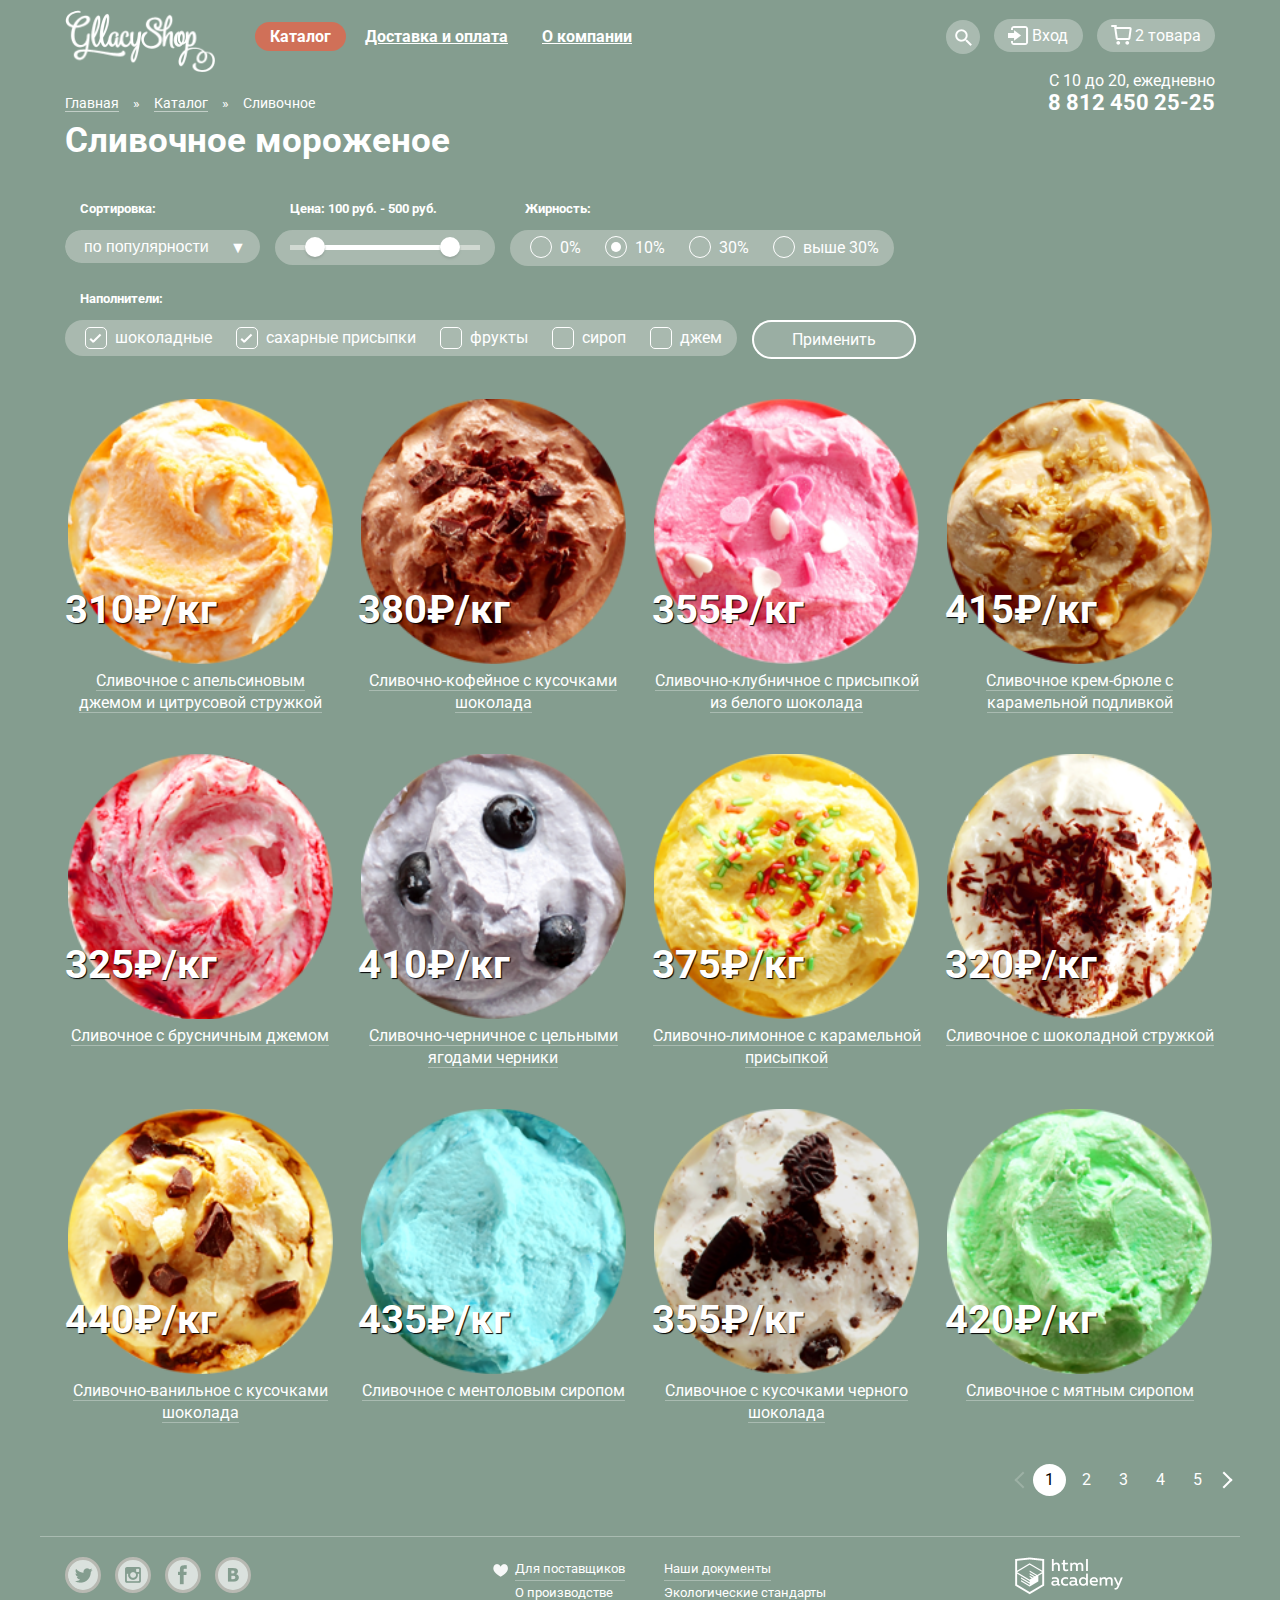
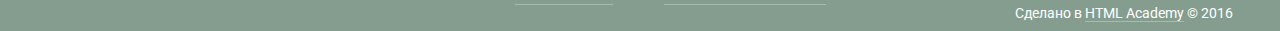
==== commit 5bf8568e: "Глэйси 22.02.2016" ====
--- a/catalog.html
+++ b/catalog.html
@@ -52,32 +52,31 @@
             </a>
           </div>
           <div class="user_block_basket">
-            <a href="#"> 2 товара
-              <div class="cart_submenu_border">
-                <div class="cart_submenu clearfix">
-                  <div class="cart_main_cont">
-                    <div class="cart_submenu_choise">
-                      <div class="cancel_btn"></div>
-                      <img src="img/citrus.png" width="35px" height="35px">
-                      <div class="choise_cont_desc">Пломбир с апельсиновым джемом</div>
-                      <div class="choise_cont">1,5 кг <span>x 200 руб.</span></div>
-                      <div class="choise_cont">300руб.</div>
-                    </div>
-                    <div class="cart_submenu_choise">
-                      <div class="cancel_btn"></div>
-                      <img src="img/straw.png" width="35px" height="35px">
-                      <div class="choise_cont_desc">Клубничный пломбир с присыпкой из белого шоколада</div>
-                      <div class="choise_cont">1,5 кг <span>x 300 руб.</span></div>
-                      <div class="choise_cont">450руб.</div>
-                    </div>
+            <div class="cart_submenu_border">
+              <div class="cart_submenu clearfix">
+                <div class="cart_main_cont">
+                  <div class="cart_submenu_choise">
+                    <div class="cancel_btn"></div>
+                    <img src="img/citrus.png" width="35px" height="35px">
+                    <div class="choise_cont_desc">Пломбир с апельсиновым джемом</div>
+                    <div class="choise_cont">1,5 кг <span>x 200 руб.</span></div>
+                    <div class="choise_cont">300руб.</div>
                   </div>
-                  <div class="cart_submenu_order">
-                    <div class="order_price">Итого: 750руб.</div>
-                    <a href="#" class="btn_style">Оформить заказ</a>
+                  <div class="cart_submenu_choise">
+                    <div class="cancel_btn"></div>
+                    <img src="img/straw.png" width="35px" height="35px">
+                    <div class="choise_cont_desc">Клубничный пломбир с присыпкой из белого шоколада</div>
+                    <div class="choise_cont">1,5 кг <span>x 300 руб.</span></div>
+                    <div class="choise_cont">450руб.</div>
                   </div>
                 </div>
-              </div>
-            </a>
+                <div class="cart_submenu_order">
+                  <div class="order_price">Итого: 750руб.</div>
+                  <a href="#" class="btn_style">Оформить заказ</a>
+                </div>
+              </div>
+            </div>
+            <a href="#" class="submenu_fullcart">2 товара</a>
           </div>
         </div>
         <div class="work_time">
@@ -97,15 +96,18 @@
         </ul>
       </div>
       <h1>Сливочное мороженое</h1>
-      <form action="#" method="get" class="main_form">
+        <form action="#" method="get" class="main_form">
           <div class="filter_item">
             <h5>Сортировка:</h5>
             <div class="filter_label">
-              <select class="select_styled">
-                <option>по популярности</option>
-                <option>по цене</option>
-                <option>по названию</option>
-              </select>
+              <div class="select_styled">
+                <select>
+                  <option>по популярности</option>
+                  <option>по цене</option>
+                  <option>по названию</option>
+                </select>
+                <span>&#9660;</span>
+              </div>
             </div>
           </div>
           <div class="filter_item">
@@ -139,33 +141,33 @@
               </label>
             </div>
           </div>
-        <div class="filter_item">
-          <h5>Наполнители:</h5>
-          <div class="filter_chbx">
-            <label for="choco_cont">шоколадные
-              <input type="checkbox" id="choco_cont" name="form_chbx_btn" checked>
-              <span class="chbx_indicator"></span>
-            </label>
-            <label for="sugar_cont">сахарные присыпки
-              <input type="checkbox" id="sugar_cont" name="form_chbx_btn" checked>
-              <span class="chbx_indicator"></span>
-            </label>
-            <label for="fruit_cont">фрукты
-              <input type="checkbox" id="fruit_cont" name="form_chbx_btn">
-              <span class="chbx_indicator"></span>
-            </label>
-            <label for="syrup_cont">сироп
-              <input type="checkbox" id="syrup_cont" name="form_chbx_btn">
-              <span class="chbx_indicator"></span>
-            </label>
-            <label for="jam_cont">джем
-              <input type="checkbox" id="jam_cont" name="form_chbx_btn">
-              <span class="chbx_indicator"></span>
-            </label>
-          </div>
-        </div>
-        <button type="submit" class="filter_btn">Применить</button>
-      </form>
+          <div class="filter_item">
+            <h5>Наполнители:</h5>
+            <div class="filter_chbx">
+              <label for="choco_cont">шоколадные
+                <input type="checkbox" id="choco_cont" name="form_chbx_btn" checked>
+                <span class="chbx_indicator"></span>
+              </label>
+              <label for="sugar_cont">сахарные присыпки
+                <input type="checkbox" id="sugar_cont" name="form_chbx_btn" checked>
+                <span class="chbx_indicator"></span>
+              </label>
+              <label for="fruit_cont">фрукты
+                <input type="checkbox" id="fruit_cont" name="form_chbx_btn">
+                <span class="chbx_indicator"></span>
+              </label>
+              <label for="syrup_cont">сироп
+                <input type="checkbox" id="syrup_cont" name="form_chbx_btn">
+                <span class="chbx_indicator"></span>
+              </label>
+              <label for="jam_cont">джем
+                <input type="checkbox" id="jam_cont" name="form_chbx_btn">
+                <span class="chbx_indicator"></span>
+              </label>
+            </div>
+          </div>
+          <button type="submit" class="filter_btn">Применить</button>
+        </form>
       <section class="item_container">
         <article class="catalog_item">
           <div class="catalog_inner">
--- a/css/style.css
+++ b/css/style.css
@@ -53,7 +53,7 @@
   padding: 5px 15px;
   border-radius: 35px;
 }
-.main_navigation > ul > li > a:hover {
+.main_navigation > ul > li:hover > a {
   background: #f7f6f3;
   color: #333333;
   text-decoration: none;
@@ -110,11 +110,11 @@
   padding-right: 8px;
   margin-bottom: 4px;
 }
-.user_block_enter > a:hover {
+.user_block > .user_block_enter:hover > a {
   background-color: #f8f7f4;
   color: black;
 }
-.user_block_enter > a:hover::before {
+.user_block > .user_block_enter:hover > a::before {
   background-image: url('../img/icon/sign-in-black.png');
   background-repeat: no-repeat;
   background-position: 50% 50%;
@@ -138,17 +138,36 @@
   padding-right: 8px;
   margin-bottom: 4px;
 }
-.user_block_basket > a:hover {
+.user_block > .user_block_basket > .submenu_fullcart {
+  padding-right: 14px;
+}
+.user_block > .user_block_basket:hover > .submenu_fullcart {
   background-color: #f8f7f4;
   color: black;
 }
-.user_block_basket > a:hover::before {
-  background-image: url('../img/icon/basket-black.png');
+.user_block > .user_block_basket:hover > .submenu_fullcart::before {
+  background-image: url('../img/icon/fullcart.png');
   background-repeat: no-repeat;
   background-position: 50% 50%;
 }
-.user_block_basket > a:active::before {
-  background-image: url('../img/icon/fullcart.png');
+.user_block_basket .empty_cart::before {
+  content: '';
+  display: inline-block;
+  width: 20px;
+  height: 20px;
+  vertical-align: middle;
+  background-image: url('../img/icon/basket21-20.png');
+  background-repeat: no-repeat;
+  background-position: 50% 50%;
+  padding-right: 8px;
+  margin-bottom: 4px;
+}
+.user_block > .user_block_basket:hover > .empty_cart {
+  background-color: #f8f7f4;
+  color: black;
+}
+.user_block > .user_block_basket:hover > .empty_cart::before {
+  background-image: url('../img/icon/basket-black.png');
   background-repeat: no-repeat;
   background-position: 50% 50%;
 }
@@ -517,7 +536,7 @@
 }
 .social_block {
   float: left;
-  padding-top: 35px;
+  padding-top: 20px;
   width: 265px;
 }
 .social_block a {
@@ -591,8 +610,8 @@
 .documents_block {
   float: left;
   width: 400px;
-  padding-top: 35px;
-  margin-left: 140px;
+  padding-top: 20px;
+  margin-left: 150px;
 
 }
 .documents_block a {
@@ -623,6 +642,7 @@
 }
 .academy_block {
   margin-top: 20px;
+  margin-right: -50px;
   float: right;
   font-size: 14px;
   line-height: 8px;
@@ -706,6 +726,7 @@
 .catalog_paging {
   float: right;
   margin-bottom: 40px;
+  margin-right: -15px;
 }
 .catalog_paging .pagin_btn {
   font-size: 16px;
@@ -723,6 +744,10 @@
 }
 .catalog_paging .pagin_btn:hover {
   background-color: #9db1a5;
+}
+.catalog_paging .pagin_btn:active {
+  background-color: white;
+  color: black;
 }
 .catalog_paging .paging_prev {
   display: inline-block;
@@ -765,6 +790,12 @@
   margin-right: 15px;
 }
 .select_styled {
+  position: relative;
+  overflow: hidden;
+  width: 195px;
+  border-radius: 35px;
+}
+.select_styled select {
   border: none;
   background-color: #a9b9af;
   padding: 7px 15px 7px 15px;
@@ -775,8 +806,18 @@
   outline: none;
   border: none;
   cursor: pointer;
-}
-.select_styled:hover {
+  width: 220px;
+}
+.select_styled span {
+  display: inline-block;
+  position: absolute;
+  top: 7px;
+  left: 165px;
+}
+.select_styled select:hover + span {
+  color: black;
+}
+.select_styled select:hover {
   background-color: white;
   color: black;
 }
@@ -1084,7 +1125,7 @@
 .user_block_enter:hover .sign_inner {
   display: block;
 }
-.main_footer {
+.main_footer .container {
   border-top: 1px solid #a9bbb1;
 }
 .cart_submenu_border {
@@ -1092,7 +1133,7 @@
   position: absolute;
   padding: 20px;
   top: 15px;
-  left: -460px;
+  right: 0;
   z-index: 1;
 }
 .cart_submenu {
@@ -1163,7 +1204,7 @@
 .cart_submenu_order a {
   display: block;
 }
-.user_block_basket:hover .cart_submenu_border{
+.user_block_basket:hover > .cart_submenu_border{
   display: block;
 }
 .feedback_block {
